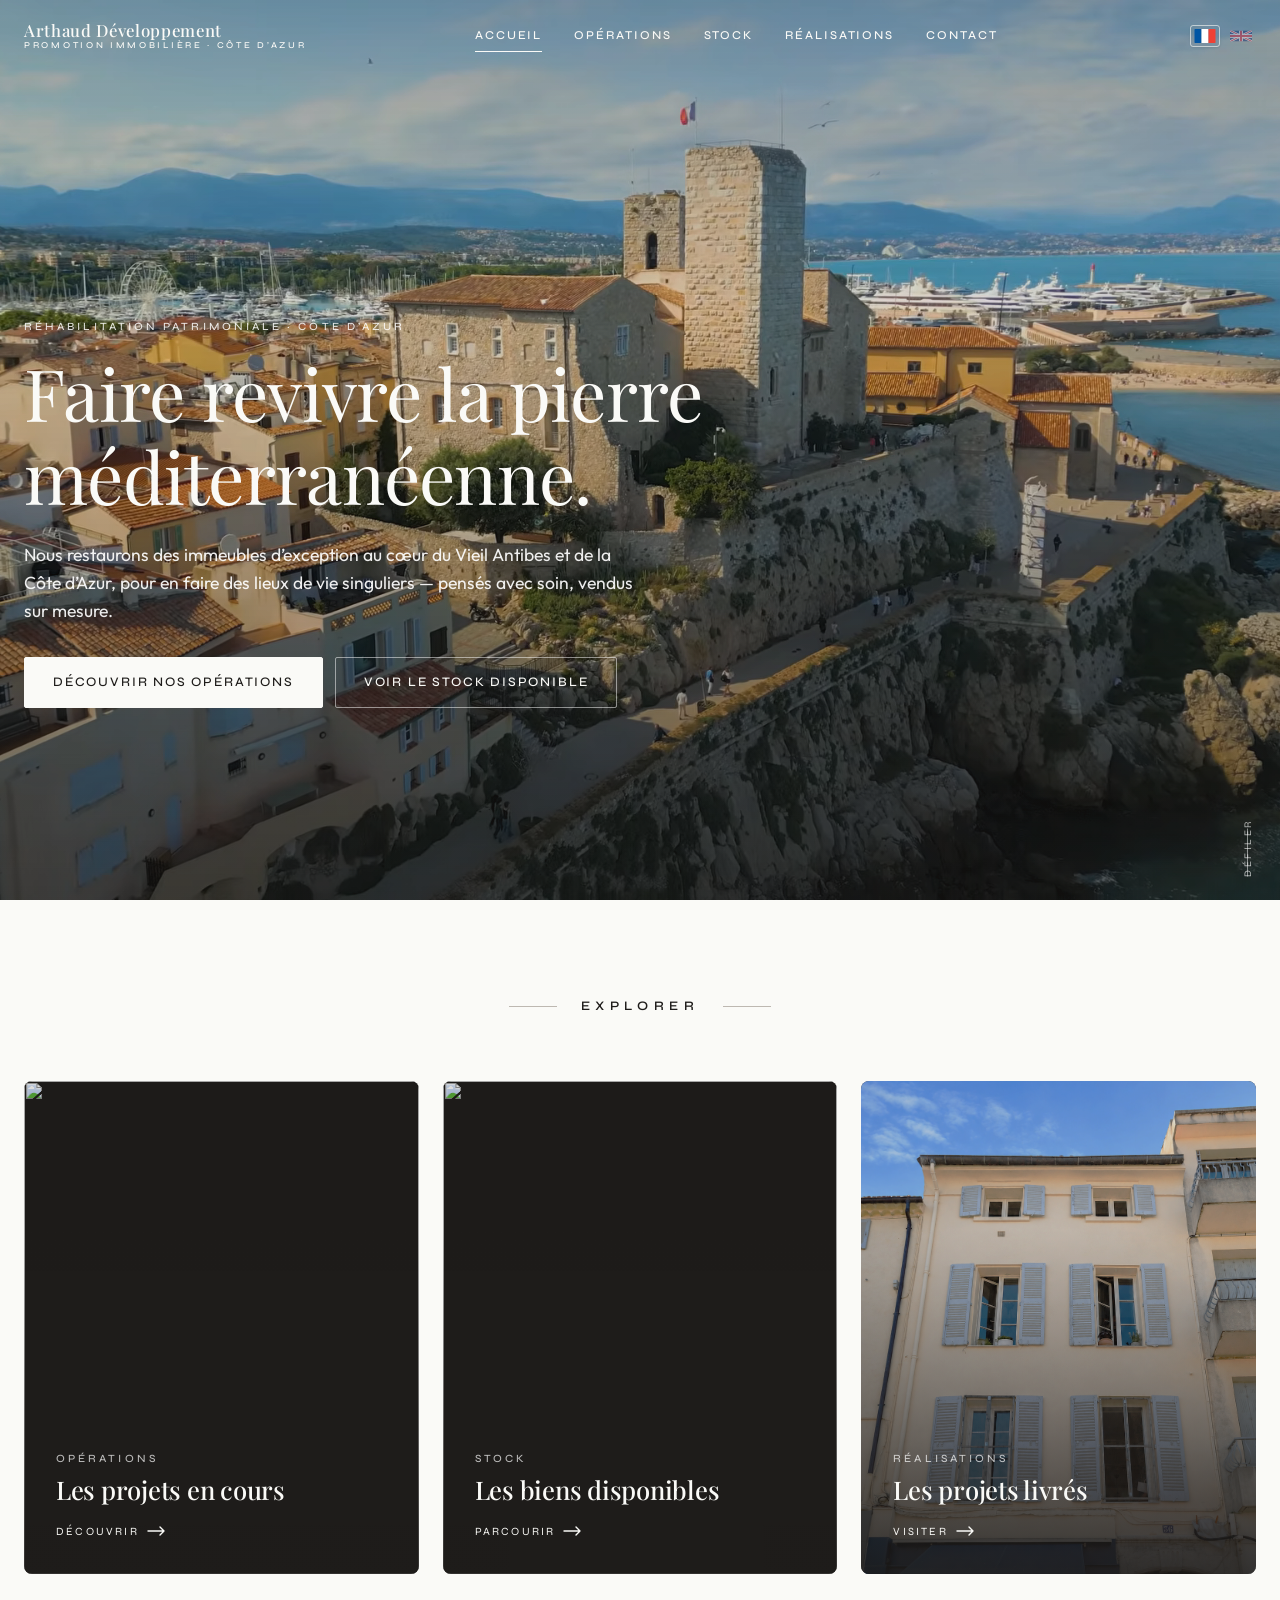
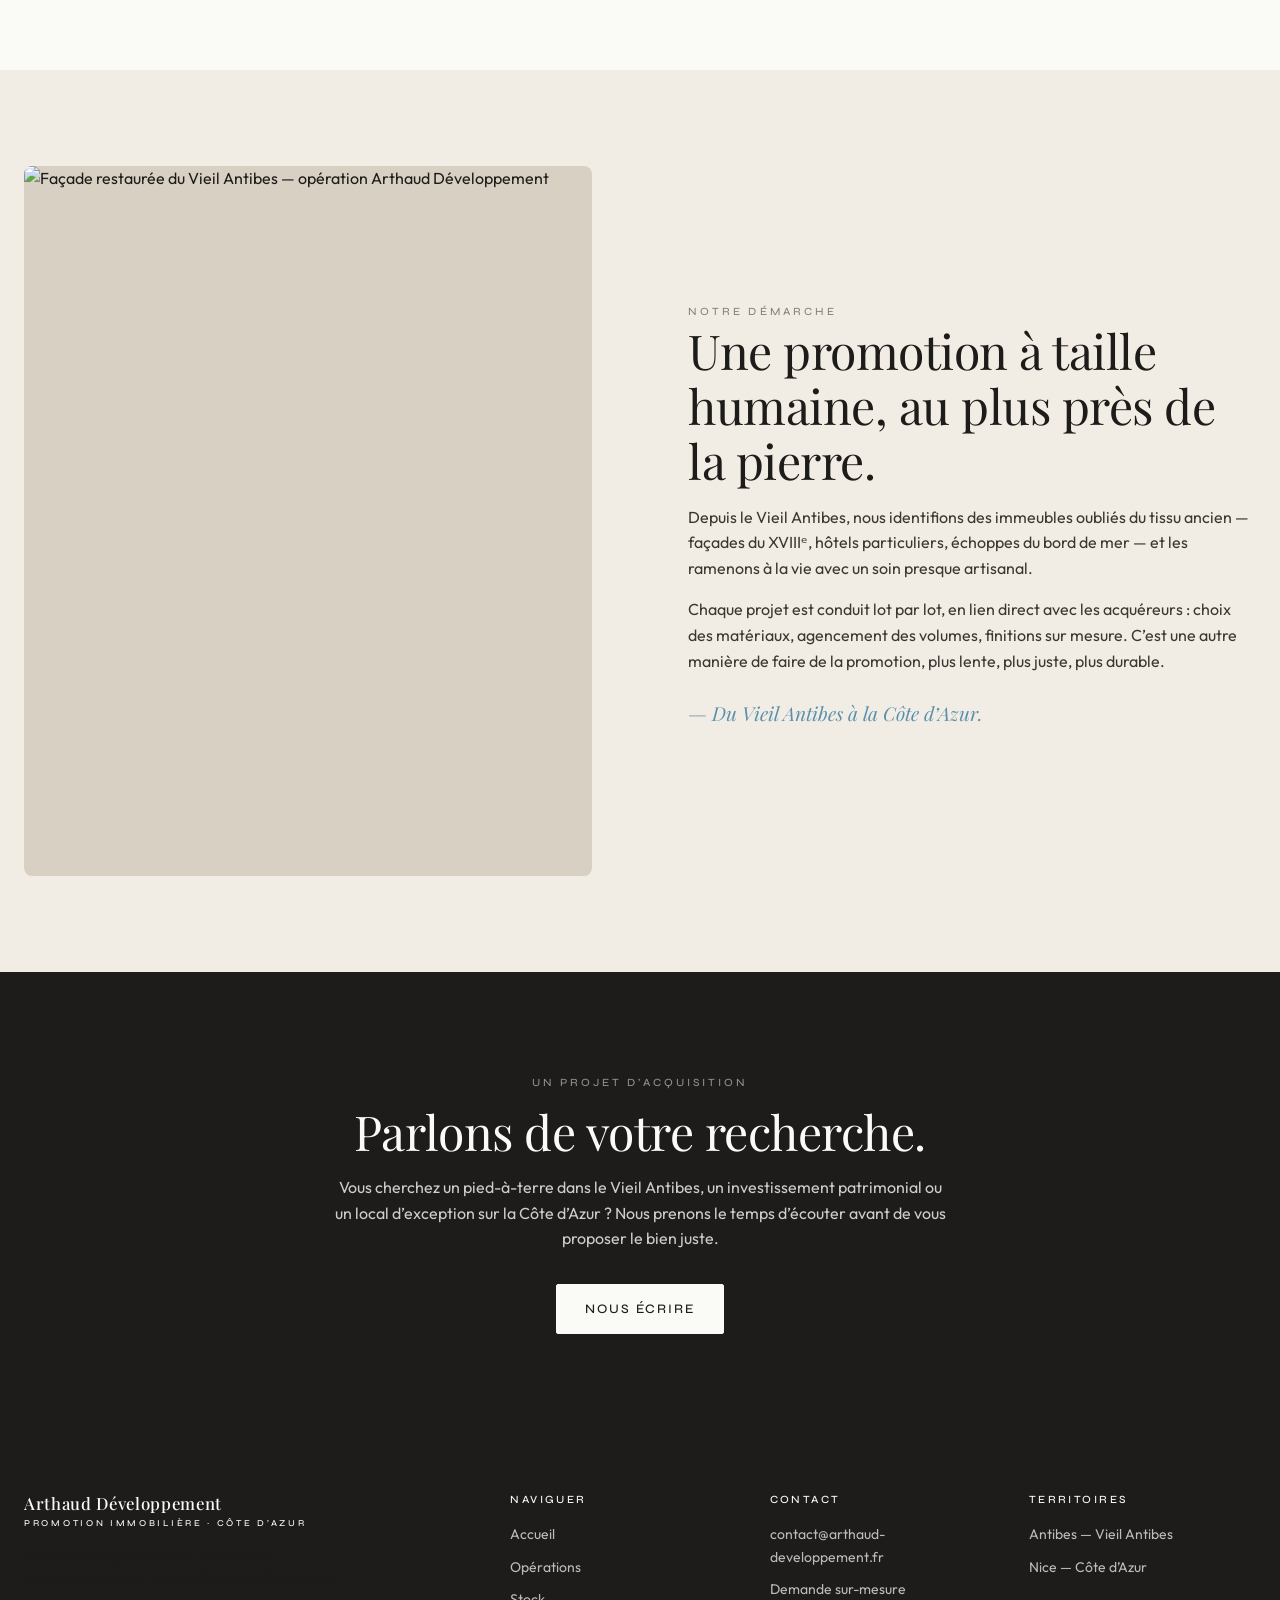
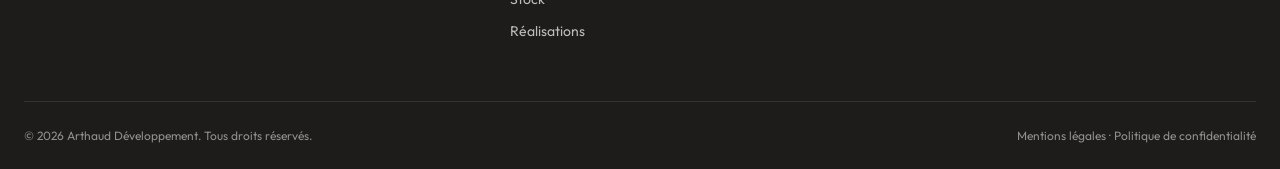
==== index.html @ 9076232c "Accueil: simplifie section explorer (eyebrow centré, filets latéraux)" ====
<!doctype html>
<html lang="fr">
<head>
  <meta charset="utf-8">
  <meta name="viewport" content="width=device-width, initial-scale=1">
  <title data-i18n-title="home.title">Arthaud Développement · Réhabilitation patrimoniale · Antibes & Nice</title>
  <meta name="description" content="Promotion immobilière sur la Côte d'Azur. Réhabilitation d'immeubles de caractère entre Antibes, Vieil Antibes et Nice. Découvrez nos opérations, biens disponibles et réalisations.">
  <meta name="theme-color" content="#FAFAF7">

  <link rel="preconnect" href="https://fonts.googleapis.com">
  <link rel="preconnect" href="https://fonts.gstatic.com" crossorigin>
  <link href="https://fonts.googleapis.com/css2?family=Playfair+Display:wght@400;500;600&family=Syne:wght@400;500;600;700&family=Outfit:wght@300;400;500;600&display=swap" rel="stylesheet">
  <link rel="stylesheet" href="style.css">
</head>
<body>

  <header id="site-header" class="header header--transparent">
    <div class="container header__inner">
      <a href="index.html" class="logo" aria-label="Arthaud Développement — accueil">
        Arthaud Développement
        <small data-i18n="logo.tagline">Promotion immobilière · Côte d'Azur</small>
      </a>
      <button id="menu-toggle" class="menu-toggle" data-i18n-aria="menu.open" aria-label="Ouvrir le menu" aria-expanded="false" aria-controls="main-nav">
        <span></span><span></span><span></span>
      </button>
      <nav id="main-nav" class="nav" aria-label="Navigation principale">
        <a href="index.html" class="active" data-i18n="nav.home">Accueil</a>
        <a href="operations.html" data-i18n="nav.operations">Opérations</a>
        <a href="stock.html" data-i18n="nav.stock">Stock</a>
        <a href="realisations.html" data-i18n="nav.realisations">Réalisations</a>
        <a href="contact.html" data-i18n="nav.contact">Contact</a>
      </nav>
    </div>
  </header>

  <main>

    <section class="hero" aria-label="Présentation Arthaud Développement">
      <div class="hero__media" aria-hidden="true">
        <img src="assets/img/sade/render.png" alt="" class="is-active">
        <video src="assets/videos/hero-1.mp4" muted playsinline preload="auto"></video>
        <video src="assets/videos/hero-2.mp4" muted playsinline preload="auto"></video>
        <video src="assets/videos/hero-3.mp4" muted playsinline preload="auto"></video>
      </div>

      <div class="container hero__inner">
        <span class="eyebrow" data-i18n="home.hero.eyebrow">Réhabilitation patrimoniale · Côte d'Azur</span>
        <h1 data-i18n="home.hero.h1">Faire revivre la pierre méditerranéenne.</h1>
        <p data-i18n="home.hero.p">Nous restaurons des immeubles d'exception au cœur du Vieil Antibes et de la Côte d'Azur, pour en faire des lieux de vie singuliers — pensés avec soin, vendus sur mesure.</p>
        <div class="hero__cta">
          <a href="operations.html" class="btn btn--light" data-i18n="home.hero.cta1">Découvrir nos opérations</a>
          <a href="stock.html" class="btn btn--ghost" data-i18n="home.hero.cta2">Voir le stock disponible</a>
        </div>
      </div>

      <span class="hero__scroll" data-i18n="home.hero.scroll">Défiler</span>
    </section>

    <section class="tiles">
      <div class="container">
        <div class="section-head section-head--minimal reveal">
          <span class="eyebrow" data-i18n="home.tiles.eyebrow">Explorer</span>
        </div>

        <div class="tiles__grid">

          <a href="operations.html" class="tile reveal" aria-label="Découvrir les opérations en cours">
            <img src="assets/img/sade/render.png" alt="" class="tile__img" loading="lazy">
            <div class="tile__body">
              <span class="eyebrow" data-i18n="home.tile1.eb">Opérations</span>
              <h3 data-i18n="home.tile1.h3">Les projets en cours</h3>
              <span class="tile__arrow">
                <span data-i18n="home.tile1.cta">Découvrir</span>
                <svg width="18" height="10" viewBox="0 0 18 10" fill="none" aria-hidden="true"><path d="M1 5h16m0 0L13 1m4 4l-4 4" stroke="currentColor" stroke-width="1.4" stroke-linecap="round" stroke-linejoin="round"/></svg>
              </span>
            </div>
          </a>

          <a href="stock.html" class="tile reveal" aria-label="Voir les biens disponibles à la vente">
            <img src="assets/img/sade/facade.jpg" alt="" class="tile__img" loading="lazy">
            <div class="tile__body">
              <span class="eyebrow" data-i18n="home.tile2.eb">Stock</span>
              <h3 data-i18n="home.tile2.h3">Les biens disponibles</h3>
              <span class="tile__arrow">
                <span data-i18n="home.tile2.cta">Parcourir</span>
                <svg width="18" height="10" viewBox="0 0 18 10" fill="none" aria-hidden="true"><path d="M1 5h16m0 0L13 1m4 4l-4 4" stroke="currentColor" stroke-width="1.4" stroke-linecap="round" stroke-linejoin="round"/></svg>
              </span>
            </div>
          </a>

          <a href="realisations.html" class="tile reveal" aria-label="Voir les réalisations livrées">
            <img src="assets/img/realisations/republique/photo-1.png" alt="" class="tile__img" loading="lazy">
            <div class="tile__body">
              <span class="eyebrow" data-i18n="home.tile3.eb">Réalisations</span>
              <h3 data-i18n="home.tile3.h3">Les projets livrés</h3>
              <span class="tile__arrow">
                <span data-i18n="home.tile3.cta">Visiter</span>
                <svg width="18" height="10" viewBox="0 0 18 10" fill="none" aria-hidden="true"><path d="M1 5h16m0 0L13 1m4 4l-4 4" stroke="currentColor" stroke-width="1.4" stroke-linecap="round" stroke-linejoin="round"/></svg>
              </span>
            </div>
          </a>

        </div>
      </div>
    </section>

    <section class="about-band" aria-label="À propos d'Arthaud Développement">
      <div class="container">
        <div class="about-band__grid">

          <div class="about-band__img reveal">
            <img src="assets/img/sade/facade.jpg" alt="Façade restaurée du Vieil Antibes — opération Arthaud Développement" loading="lazy">
          </div>

          <div class="about-band__text reveal">
            <span class="eyebrow" data-i18n="home.about.eb">Notre démarche</span>
            <h2 data-i18n="home.about.h2">Une promotion à taille humaine, au plus près de la pierre.</h2>
            <p data-i18n="home.about.p1">Depuis le Vieil Antibes, nous identifions des immeubles oubliés du tissu ancien — façades du XVIIIᵉ, hôtels particuliers, échoppes du bord de mer — et les ramenons à la vie avec un soin presque artisanal.</p>
            <p data-i18n="home.about.p2">Chaque projet est conduit lot par lot, en lien direct avec les acquéreurs : choix des matériaux, agencement des volumes, finitions sur mesure. C'est une autre manière de faire de la promotion, plus lente, plus juste, plus durable.</p>
            <p class="signature" data-i18n="home.about.sig">— Du Vieil Antibes à la Côte d'Azur.</p>
          </div>

        </div>
      </div>
    </section>

    <section class="contact-band">
      <div class="container container--narrow">
        <span class="eyebrow reveal" data-i18n="home.cb.eb">Un projet d'acquisition</span>
        <h2 class="reveal" data-i18n="home.cb.h2">Parlons de votre recherche.</h2>
        <p class="reveal" data-i18n="home.cb.p">Vous cherchez un pied-à-terre dans le Vieil Antibes, un investissement patrimonial ou un local d'exception sur la Côte d'Azur ? Nous prenons le temps d'écouter avant de vous proposer le bien juste.</p>
        <a href="contact.html" class="btn btn--light reveal" data-i18n="home.cb.cta">Nous écrire</a>
      </div>
    </section>

  </main>

  <footer class="footer">
    <div class="container">
      <div class="footer__grid">
        <div class="footer__intro">
          <span class="logo">Arthaud Développement<small data-i18n="logo.tagline">Promotion immobilière · Côte d'Azur</small></span>
          <p data-i18n="footer.intro">Réhabilitation patrimoniale d'immeubles d'exception entre le Vieil Antibes et la Côte d'Azur.</p>
        </div>
        <div>
          <h4 data-i18n="footer.navigate">Naviguer</h4>
          <ul>
            <li><a href="index.html" data-i18n="nav.home">Accueil</a></li>
            <li><a href="operations.html" data-i18n="nav.operations">Opérations</a></li>
            <li><a href="stock.html" data-i18n="nav.stock">Stock</a></li>
            <li><a href="realisations.html" data-i18n="nav.realisations">Réalisations</a></li>
          </ul>
        </div>
        <div>
          <h4 data-i18n="footer.contact">Contact</h4>
          <ul>
            <li><a href="mailto:contact@arthaud-developpement.fr">contact@arthaud-developpement.fr</a></li>
            <li><a href="contact.html" data-i18n="footer.tailored">Demande sur-mesure</a></li>
          </ul>
        </div>
        <div>
          <h4 data-i18n="footer.territories">Territoires</h4>
          <ul>
            <li data-i18n="footer.t1">Antibes — Vieil Antibes</li>
            <li data-i18n="footer.t2">Nice — Côte d'Azur</li>
          </ul>
        </div>
      </div>
      <div class="footer__bottom">
        <span data-i18n="footer.copy">© 2026 Arthaud Développement. Tous droits réservés.</span>
        <span data-i18n="footer.legal">Mentions légales · Politique de confidentialité</span>
      </div>
    </div>
  </footer>

  <script src="i18n.js" defer></script>
  <script src="main.js" defer></script>
</body>
</html>
---- style.css ----
/* ===========================================================
   ARTHAUD DÉVELOPPEMENT — style.css  ·  V3 « Méditerranée vivante »
   =========================================================== */

/* ---------- 0. RESET / TOKENS ---------- */
*, *::before, *::after { box-sizing: border-box; margin: 0; padding: 0; }

:root {
  /* Palette */
  --c-bg:        #FAFAF7;
  --c-bg-warm:   #F2EDE4;
  --c-sand:      #D9D0C4;
  --c-stone:     #8C8378;
  --c-sky:       #7BAEC8;
  --c-sky-deep:  #5A90AE;
  --c-ink:       #1E1C1A;

  /* Typo */
  --ff-display: "Playfair Display", "Spectral", Georgia, serif;
  --ff-label:   "Syne", "Inter", system-ui, sans-serif;
  --ff-body:    "Outfit", "Inter", system-ui, sans-serif;

  /* Échelle */
  --space-1:  4px;
  --space-2:  8px;
  --space-3: 12px;
  --space-4: 16px;
  --space-5: 24px;
  --space-6: 32px;
  --space-7: 48px;
  --space-8: 64px;
  --space-9: 96px;

  --radius:    8px;
  --radius-lg: 14px;

  --shadow-sm: 0 1px 2px rgba(30,28,26,.04), 0 2px 8px rgba(30,28,26,.06);
  --shadow:    0 4px 16px rgba(30,28,26,.08), 0 24px 48px -16px rgba(30,28,26,.14);

  --max: 1280px;
  --max-narrow: 880px;

  --transition: 280ms cubic-bezier(.4,0,.2,1);
}

html { scroll-behavior: smooth; -webkit-text-size-adjust: 100%; }
body {
  font-family: var(--ff-body);
  font-size: 16px;
  line-height: 1.6;
  color: var(--c-ink);
  background: var(--c-bg);
  -webkit-font-smoothing: antialiased;
  -moz-osx-font-smoothing: grayscale;
  overflow-x: hidden;
}

img, video { display: block; max-width: 100%; height: auto; }
a { color: inherit; text-decoration: none; }

::selection { background: var(--c-sky); color: #fff; }

:focus-visible {
  outline: 2px solid var(--c-sky-deep);
  outline-offset: 3px;
  border-radius: 2px;
}

button { font: inherit; cursor: pointer; background: none; border: 0; color: inherit; }

/* ---------- 1. TYPOGRAPHIE ---------- */
.eyebrow {
  font-family: var(--ff-label);
  font-size: 11px;
  letter-spacing: .28em;
  text-transform: uppercase;
  color: var(--c-stone);
  font-weight: 500;
  display: inline-block;
}

h1, h2, h3, h4 {
  font-family: var(--ff-display);
  font-weight: 500;
  letter-spacing: -.01em;
  line-height: 1.15;
  color: var(--c-ink);
}

h1 { font-size: clamp(2.5rem, 6vw, 4.5rem); font-weight: 400; }
h2 { font-size: clamp(2rem, 4vw, 3rem); font-weight: 400; }
h3 { font-size: clamp(1.35rem, 2vw, 1.75rem); }
h4 { font-size: 1.15rem; font-weight: 500; }

p { color: var(--c-ink); }
p.lead { font-size: 1.18rem; line-height: 1.65; color: #3A3833; max-width: 60ch; }

/* ---------- 2. CONTAINER ---------- */
.container {
  width: 100%;
  max-width: var(--max);
  margin: 0 auto;
  padding: 0 var(--space-5);
}
.container--narrow { max-width: var(--max-narrow); }

section { padding: var(--space-9) 0; }
@media (max-width: 768px) { section { padding: var(--space-8) 0; } }

.section-head { margin-bottom: var(--space-7); }
.section-head .eyebrow { margin-bottom: var(--space-3); }
.section-head h2 { margin-bottom: var(--space-3); }
.section-head p { color: #3A3833; max-width: 60ch; }

/* Variante "minimal" : un seul eyebrow affirmé, encadré de filets, centré */
.section-head--minimal {
  text-align: center;
  margin-bottom: var(--space-8);
  display: flex;
  flex-direction: column;
  align-items: center;
  gap: var(--space-4);
}
.section-head--minimal .eyebrow {
  margin-bottom: 0;
  font-size: 13px;
  letter-spacing: .42em;
  color: var(--c-ink);
  font-weight: 600;
  position: relative;
  padding: 0 var(--space-5);
}
.section-head--minimal .eyebrow::before,
.section-head--minimal .eyebrow::after {
  content: "";
  position: absolute;
  top: 50%;
  width: 48px;
  height: 1px;
  background: var(--c-stone);
  opacity: .55;
}
.section-head--minimal .eyebrow::before { right: 100%; }
.section-head--minimal .eyebrow::after  { left: 100%; }
@media (max-width: 540px) {
  .section-head--minimal .eyebrow::before,
  .section-head--minimal .eyebrow::after { width: 28px; }
}

/* ---------- 3. BOUTONS ---------- */
.btn {
  display: inline-flex;
  align-items: center;
  justify-content: center;
  gap: var(--space-2);
  padding: 14px 28px;
  font-family: var(--ff-label);
  font-size: 13px;
  letter-spacing: .14em;
  text-transform: uppercase;
  font-weight: 500;
  border-radius: 2px;
  transition: var(--transition);
  cursor: pointer;
  text-align: center;
  border: 1px solid transparent;
  white-space: nowrap;
}
.btn--primary { background: var(--c-ink); color: var(--c-bg); }
.btn--primary:hover { background: var(--c-sky-deep); }

.btn--outline { background: transparent; color: var(--c-ink); border-color: var(--c-ink); }
.btn--outline:hover { background: var(--c-ink); color: var(--c-bg); }

.btn--light { background: var(--c-bg); color: var(--c-ink); border-color: var(--c-bg); }
.btn--light:hover { background: var(--c-sky); color: var(--c-bg); border-color: var(--c-sky); }

.btn--ghost { background: transparent; color: var(--c-bg); border-color: rgba(255,255,255,.5); }
.btn--ghost:hover { background: rgba(255,255,255,.1); border-color: #fff; }

.btn--sm { padding: 10px 18px; font-size: 11px; }

/* ---------- 4. HEADER ---------- */
.header {
  position: fixed;
  top: 0; left: 0; right: 0;
  z-index: 100;
  transition: var(--transition);
  background: transparent;
}
.header.scrolled,
.header--solid {
  background: rgba(250, 250, 247, 0.92);
  backdrop-filter: saturate(140%) blur(14px);
  -webkit-backdrop-filter: saturate(140%) blur(14px);
  border-bottom: 1px solid rgba(30, 28, 26, .06);
}

.header__inner {
  display: flex;
  align-items: center;
  justify-content: space-between;
  height: 72px;
}

.logo {
  font-family: var(--ff-display);
  font-size: 1.05rem;
  font-weight: 500;
  letter-spacing: .04em;
  color: var(--c-ink);
  line-height: 1.1;
}
.logo small {
  display: block;
  font-family: var(--ff-label);
  font-size: 9px;
  letter-spacing: .3em;
  text-transform: uppercase;
  color: var(--c-stone);
  margin-top: 2px;
  font-weight: 500;
}
.header--transparent:not(.scrolled) .logo,
.header--transparent:not(.scrolled) .logo small,
.header--transparent:not(.scrolled) .nav a { color: var(--c-bg); }

.nav {
  display: flex;
  align-items: center;
  gap: var(--space-6);
}
.nav a {
  font-family: var(--ff-label);
  font-size: 12px;
  letter-spacing: .16em;
  text-transform: uppercase;
  color: var(--c-ink);
  font-weight: 500;
  position: relative;
  padding: var(--space-2) 0;
  transition: var(--transition);
}
.nav a::after {
  content: "";
  position: absolute;
  left: 0; right: 0; bottom: 2px;
  height: 1px;
  background: currentColor;
  transform: scaleX(0);
  transform-origin: left;
  transition: var(--transition);
}
.nav a:hover::after,
.nav a.active::after { transform: scaleX(1); }

.menu-toggle {
  display: none;
  width: 32px;
  height: 32px;
  flex-direction: column;
  justify-content: center;
  align-items: center;
  gap: 5px;
}
.menu-toggle span {
  display: block;
  width: 22px;
  height: 1.5px;
  background: var(--c-ink);
  transition: var(--transition);
}
.header--transparent:not(.scrolled) .menu-toggle span { background: var(--c-bg); }
.menu-toggle.open span:nth-child(1) { transform: translateY(7px) rotate(45deg); }
.menu-toggle.open span:nth-child(2) { opacity: 0; }
.menu-toggle.open span:nth-child(3) { transform: translateY(-7px) rotate(-45deg); }

@media (max-width: 880px) {
  .menu-toggle { display: flex; }
  .nav {
    position: fixed;
    inset: 72px 0 0 0;
    background: var(--c-bg);
    flex-direction: column;
    justify-content: center;
    gap: var(--space-6);
    transform: translateX(100%);
    transition: var(--transition);
  }
  .nav.open { transform: translateX(0); }
  .nav a { font-size: 16px; color: var(--c-ink) !important; }
}

/* ---------- 5. HERO VIDEO (index) ---------- */
.hero {
  position: relative;
  height: 100vh;
  min-height: 640px;
  overflow: hidden;
  color: var(--c-bg);
}
.hero__media {
  position: absolute;
  inset: 0;
  z-index: 0;
  background: var(--c-bg);
}
.hero__media img,
.hero__media video {
  position: absolute;
  inset: 0;
  width: 100%;
  height: 100%;
  object-fit: cover;
  object-position: center;
  opacity: 0;
  transition: opacity 250ms ease;
}
.hero__media .is-active { opacity: 1; }

/* Sur mobile portrait : la vidéo occupe les 2/3 supérieurs en cover (pleine
   largeur, sans bandes latérales), avec une fine bande crème en haut pour
   laisser respirer le logo "Arthaud Développement". Le 1/3 inférieur reste
   crème pour accueillir le texte hero en typo sombre. */
@media (max-width: 768px) and (orientation: portrait) {
  .hero {
    background: var(--c-bg);
  }
  .hero__media {
    /* 72px = hauteur du header, la vidéo démarre juste en-dessous */
    inset: 72px 0 auto 0;
    height: calc(66.66% - 72px);
  }
  /* Sur cette bande claire, le logo doit être sombre */
  .header--transparent:not(.scrolled) .logo,
  .header--transparent:not(.scrolled) .logo small,
  .header--transparent:not(.scrolled) .nav a {
    color: var(--c-ink);
  }
  .header--transparent:not(.scrolled) .menu-toggle span {
    background: var(--c-ink);
  }
  .hero__media img,
  .hero__media video {
    object-fit: cover;
    transform: none;
  }
  /* L'overlay sombre est limité à la zone vidéo (sous la bande du logo) */
  .hero::after {
    inset: 72px 0 33.34% 0;
    background: linear-gradient(180deg,
      rgba(30,28,26,.15) 0%,
      rgba(30,28,26,.05) 40%,
      rgba(30,28,26,.55) 100%);
  }
  /* Texte hero sur le 1/3 crème : passe en sombre */
  .hero h1,
  .hero p,
  .hero .eyebrow {
    color: var(--c-ink);
  }
  .hero .eyebrow { opacity: .75; }
  .hero p        { opacity: .85; }
  /* Le bouton "ghost" était blanc transparent sur fond sombre → adapté pour fond clair */
  .hero .btn--ghost {
    color: var(--c-ink);
    border-color: var(--c-ink);
  }
  .hero .btn--light {
    background: var(--c-ink);
    color: var(--c-bg);
    border-color: var(--c-ink);
  }
  /* Le texte hero démarre juste sous la vidéo */
  .hero__inner {
    justify-content: flex-start;
    padding-top: calc(66.66vh + var(--space-5));
    padding-bottom: var(--space-6);
  }
}
.hero::after {
  content: "";
  position: absolute;
  inset: 0;
  background: linear-gradient(180deg,
    rgba(30,28,26,.35) 0%,
    rgba(30,28,26,.15) 35%,
    rgba(30,28,26,.55) 100%);
  z-index: 1;
  pointer-events: none;
}
.hero__inner {
  position: relative;
  z-index: 2;
  height: 100%;
  display: flex;
  flex-direction: column;
  justify-content: flex-end;
  padding-bottom: var(--space-9);
}
.hero .eyebrow {
  color: rgba(255,255,255,.85);
  margin-bottom: var(--space-4);
}
.hero h1 {
  color: var(--c-bg);
  max-width: 18ch;
  margin-bottom: var(--space-5);
}
.hero p {
  color: rgba(255,255,255,.92);
  font-size: 1.1rem;
  max-width: 52ch;
  margin-bottom: var(--space-6);
}
.hero__cta { display: flex; gap: var(--space-3); flex-wrap: wrap; }

.hero__scroll {
  position: absolute;
  bottom: var(--space-5);
  right: var(--space-5);
  z-index: 3;
  font-family: var(--ff-label);
  font-size: 10px;
  letter-spacing: .25em;
  text-transform: uppercase;
  color: rgba(255,255,255,.7);
  writing-mode: vertical-rl;
  transform: rotate(180deg);
  padding-bottom: 60px;
}
.hero__scroll::after {
  content: "";
  position: absolute;
  top: 0; left: 50%;
  width: 1px;
  height: 48px;
  background: rgba(255,255,255,.5);
  animation: scroll-dash 2.4s ease-in-out infinite;
}
@keyframes scroll-dash {
  0%   { transform: scaleY(0); transform-origin: top; }
  50%  { transform: scaleY(1); transform-origin: top; }
  51%  { transform: scaleY(1); transform-origin: bottom; }
  100% { transform: scaleY(0); transform-origin: bottom; }
}
@media (max-width: 768px) { .hero__scroll { display: none; } }

/* Page hero (autres pages) */
.page-hero {
  position: relative;
  padding-top: 168px;
  padding-bottom: var(--space-8);
  background: var(--c-bg-warm);
  border-bottom: 1px solid var(--c-sand);
}
.page-hero .eyebrow { margin-bottom: var(--space-3); }
.page-hero h1 {
  font-size: clamp(2.25rem, 4.5vw, 3.5rem);
  margin-bottom: var(--space-4);
  max-width: 22ch;
}
.page-hero p { max-width: 60ch; color: #3A3833; font-size: 1.08rem; }

/* ---------- 6. INDEX — TILES ---------- */
.tiles { background: var(--c-bg); }
.tiles__grid {
  display: grid;
  grid-template-columns: repeat(3, 1fr);
  gap: var(--space-5);
}
@media (max-width: 880px) { .tiles__grid { grid-template-columns: 1fr; } }

.tile {
  position: relative;
  display: block;
  overflow: hidden;
  border-radius: var(--radius);
  background: var(--c-ink);
  aspect-ratio: 4/5;
  color: var(--c-bg);
}
.tile__img {
  position: absolute;
  inset: 0;
  width: 100%;
  height: 100%;
  object-fit: cover;
  transition: transform 1.2s ease, opacity .6s ease;
  opacity: .85;
}
.tile:hover .tile__img { transform: scale(1.06); opacity: .7; }
.tile::after {
  content: "";
  position: absolute;
  inset: 0;
  background: linear-gradient(180deg, rgba(30,28,26,0) 30%, rgba(30,28,26,.85) 100%);
  z-index: 1;
}
.tile__body {
  position: absolute;
  inset: auto 0 0 0;
  z-index: 2;
  padding: var(--space-6);
}
.tile__body .eyebrow { color: rgba(255,255,255,.7); margin-bottom: var(--space-2); }
.tile__body h3 { color: var(--c-bg); margin-bottom: var(--space-3); }
.tile__arrow {
  display: inline-flex;
  align-items: center;
  gap: var(--space-2);
  font-family: var(--ff-label);
  font-size: 11px;
  letter-spacing: .2em;
  text-transform: uppercase;
}
.tile__arrow svg { transition: transform var(--transition); }
.tile:hover .tile__arrow svg { transform: translateX(6px); }

/* ---------- 7. INDEX — ABOUT BAND ---------- */
.about-band { background: var(--c-bg-warm); }
.about-band__grid {
  display: grid;
  grid-template-columns: 1fr 1fr;
  gap: var(--space-9);
  align-items: center;
}
@media (max-width: 880px) { .about-band__grid { grid-template-columns: 1fr; gap: var(--space-7); } }

.about-band__img {
  aspect-ratio: 4/5;
  background: var(--c-sand);
  overflow: hidden;
  border-radius: var(--radius);
}
.about-band__img img { width: 100%; height: 100%; object-fit: cover; }
.about-band h2 { margin-bottom: var(--space-4); }
.about-band p { margin-bottom: var(--space-4); color: #3A3833; }
.about-band .signature {
  font-family: var(--ff-display);
  font-style: italic;
  font-size: 1.2rem;
  color: var(--c-sky-deep);
  margin-top: var(--space-5);
}

/* ---------- 8. CTA BAND ---------- */
.contact-band {
  background: var(--c-ink);
  color: var(--c-bg);
  text-align: center;
}
.contact-band h2 { color: var(--c-bg); margin-bottom: var(--space-4); max-width: 24ch; margin-inline: auto; }
.contact-band .eyebrow { color: rgba(255,255,255,.5); margin-bottom: var(--space-3); }
.contact-band p {
  color: rgba(255,255,255,.78);
  max-width: 56ch;
  margin: 0 auto var(--space-6);
}

/* ---------- 9. OPERATIONS PAGE ---------- */
.op-list { background: var(--c-bg); padding-top: var(--space-7); padding-bottom: var(--space-9); }
.op-block {
  padding: var(--space-8) 0;
  border-bottom: 1px solid var(--c-sand);
}
.op-block:last-child { border-bottom: 0; }
.op-row {
  display: grid;
  grid-template-columns: 1fr 1fr;
  gap: var(--space-8);
  align-items: center;
}
.op-block:nth-child(even) .op-row__media { order: 2; }

@media (max-width: 880px) {
  .op-row { grid-template-columns: 1fr; gap: var(--space-5); }
  .op-block { padding: var(--space-7) 0; }
  .op-block:nth-child(even) .op-row__media { order: 0; }
}

/* Gallery strip — défilement horizontal */
.gallery-strip {
  display: flex;
  gap: var(--space-3);
  overflow-x: auto;
  overflow-y: hidden;
  scroll-snap-type: x mandatory;
  margin-top: var(--space-6);
  padding-bottom: var(--space-3);
  scrollbar-width: thin;
  scrollbar-color: var(--c-sand) transparent;
  -webkit-overflow-scrolling: touch;
}
.gallery-strip::-webkit-scrollbar { height: 6px; }
.gallery-strip::-webkit-scrollbar-track { background: transparent; }
.gallery-strip::-webkit-scrollbar-thumb { background: var(--c-sand); border-radius: 999px; }
.gallery-strip::-webkit-scrollbar-thumb:hover { background: var(--c-stone); }

.gallery-strip__item {
  flex: 0 0 auto;
  width: 320px;
  aspect-ratio: 4/3;
  border-radius: var(--radius);
  overflow: hidden;
  background: var(--c-bg-warm);
  scroll-snap-align: start;
  position: relative;
}
.gallery-strip__item img {
  width: 100%; height: 100%;
  object-fit: cover;
  transition: transform var(--transition);
  cursor: zoom-in;
}
.gallery-strip__item:hover img { transform: scale(1.05); }

/* ---------- LIGHTBOX ---------- */
.lightbox {
  position: fixed;
  inset: 0;
  z-index: 1000;
  background: rgba(15, 13, 11, 0.94);
  display: flex;
  align-items: center;
  justify-content: center;
  opacity: 0;
  visibility: hidden;
  transition: opacity 280ms ease, visibility 280ms ease;
  -webkit-backdrop-filter: blur(8px);
  backdrop-filter: blur(8px);
}
.lightbox.is-open {
  opacity: 1;
  visibility: visible;
}
.lightbox__stage {
  position: relative;
  max-width: 92vw;
  max-height: 88vh;
  display: flex;
  align-items: center;
  justify-content: center;
}
.lightbox__img {
  max-width: 92vw;
  max-height: 88vh;
  width: auto;
  height: auto;
  object-fit: contain;
  border-radius: var(--radius);
  box-shadow: 0 30px 80px rgba(0,0,0,.5);
  background: var(--c-ink);
  transition: opacity 200ms ease;
  cursor: zoom-out;
}
.lightbox__img.is-loading { opacity: 0; }

.lightbox__close,
.lightbox__nav {
  position: absolute;
  z-index: 2;
  width: 48px;
  height: 48px;
  border-radius: 50%;
  background: rgba(255,255,255,.08);
  border: 1px solid rgba(255,255,255,.18);
  color: var(--c-bg);
  display: flex;
  align-items: center;
  justify-content: center;
  cursor: pointer;
  transition: background var(--transition), transform var(--transition);
  backdrop-filter: blur(6px);
  -webkit-backdrop-filter: blur(6px);
}
.lightbox__close:hover,
.lightbox__nav:hover {
  background: rgba(255,255,255,.18);
}

.lightbox__close {
  top: 24px;
  right: 24px;
}

.lightbox__nav { top: 50%; transform: translateY(-50%); }
.lightbox__nav--prev { left: 24px; }
.lightbox__nav--next { right: 24px; }
.lightbox__nav--prev:hover { transform: translateY(-50%) translateX(-3px); }
.lightbox__nav--next:hover { transform: translateY(-50%) translateX(3px); }
.lightbox__nav[disabled] { opacity: .25; cursor: not-allowed; pointer-events: none; }

.lightbox__counter {
  position: absolute;
  top: 28px;
  left: 28px;
  z-index: 2;
  font-family: var(--ff-label);
  font-size: 12px;
  letter-spacing: .2em;
  text-transform: uppercase;
  color: rgba(255,255,255,.7);
  padding: 8px 14px;
  background: rgba(255,255,255,.06);
  border: 1px solid rgba(255,255,255,.12);
  border-radius: 999px;
  backdrop-filter: blur(6px);
  -webkit-backdrop-filter: blur(6px);
}

.lightbox__caption {
  position: absolute;
  bottom: 24px;
  left: 50%;
  transform: translateX(-50%);
  z-index: 2;
  max-width: 80vw;
  text-align: center;
  font-family: var(--ff-label);
  font-size: 12px;
  letter-spacing: .12em;
  color: rgba(255,255,255,.85);
  padding: 10px 18px;
  background: rgba(0,0,0,.35);
  border-radius: 4px;
  backdrop-filter: blur(6px);
  -webkit-backdrop-filter: blur(6px);
}

@media (max-width: 640px) {
  .lightbox__close { top: 12px; right: 12px; width: 42px; height: 42px; }
  .lightbox__nav   { width: 42px; height: 42px; }
  .lightbox__nav--prev { left: 8px; }
  .lightbox__nav--next { right: 8px; }
  .lightbox__counter   { top: 16px; left: 16px; font-size: 10px; padding: 6px 10px; }
  .lightbox__caption   { font-size: 10px; bottom: 14px; }
}

/* Empêche le scroll arrière-plan quand la lightbox est ouverte */
body.lightbox-open { overflow: hidden; }
@media (max-width: 768px) {
  .gallery-strip__item { width: 240px; }
}

.gallery-label {
  font-family: var(--ff-label);
  font-size: 10px;
  letter-spacing: .22em;
  text-transform: uppercase;
  color: var(--c-stone);
  margin-top: var(--space-7);
  margin-bottom: var(--space-2);
  display: flex;
  align-items: center;
  gap: var(--space-3);
}
.gallery-label::after {
  content: "";
  flex: 1;
  height: 1px;
  background: var(--c-sand);
}

.op-row__media {
  position: relative;
  aspect-ratio: 4/3;
  overflow: hidden;
  border-radius: var(--radius);
  background: var(--c-sand);
}
.op-row__media img {
  width: 100%; height: 100%;
  object-fit: cover;
  transition: transform 1.2s ease;
}
.op-row:hover .op-row__media img { transform: scale(1.04); }

.op-row__body .eyebrow { margin-bottom: var(--space-3); color: var(--c-sky-deep); }
.op-row__body h2 { margin-bottom: var(--space-2); }
.op-row__loc {
  font-family: var(--ff-label);
  font-size: 12px;
  letter-spacing: .14em;
  text-transform: uppercase;
  color: var(--c-stone);
  margin-bottom: var(--space-5);
  display: flex;
  align-items: center;
  gap: 8px;
}
.op-row__body p { color: #3A3833; margin-bottom: var(--space-5); }

.op-stats {
  display: grid;
  grid-template-columns: repeat(3, 1fr);
  gap: var(--space-4);
  padding: var(--space-5) 0;
  border-top: 1px solid var(--c-sand);
  border-bottom: 1px solid var(--c-sand);
  margin-bottom: var(--space-5);
}
.op-stat__label {
  font-family: var(--ff-label);
  font-size: 10px;
  letter-spacing: .2em;
  text-transform: uppercase;
  color: var(--c-stone);
  margin-bottom: 4px;
}
.op-stat__value {
  font-family: var(--ff-display);
  font-size: 1.3rem;
  color: var(--c-ink);
}

.op-badges { display: flex; flex-wrap: wrap; gap: var(--space-2); margin-bottom: var(--space-5); }
.badge {
  display: inline-block;
  padding: 5px 12px;
  font-family: var(--ff-label);
  font-size: 10px;
  letter-spacing: .15em;
  text-transform: uppercase;
  font-weight: 500;
  border-radius: 2px;
  background: var(--c-bg-warm);
  color: var(--c-ink);
  border: 1px solid var(--c-sand);
}
.badge--sky  { background: rgba(123,174,200,.16); color: var(--c-sky-deep); border-color: rgba(90,144,174,.3); }
.badge--ink  { background: var(--c-ink); color: var(--c-bg); border-color: var(--c-ink); }

.op-row__ctas { display: flex; flex-wrap: wrap; gap: var(--space-3); }

/* ---------- 10. STOCK PAGE — FILTERS ---------- */
.stock-filters {
  position: sticky;
  top: 72px;
  z-index: 50;
  background: rgba(250, 250, 247, .94);
  backdrop-filter: saturate(140%) blur(14px);
  -webkit-backdrop-filter: saturate(140%) blur(14px);
  border-bottom: 1px solid var(--c-sand);
  padding: var(--space-4) 0;
}
.stock-filters__inner {
  display: flex;
  flex-wrap: wrap;
  align-items: center;
  gap: var(--space-3);
}
.stock-filters__label {
  font-family: var(--ff-label);
  font-size: 11px;
  letter-spacing: .2em;
  text-transform: uppercase;
  color: var(--c-stone);
  margin-right: var(--space-3);
}
.filter-select {
  position: relative;
  flex: 1;
  min-width: 160px;
}
.filter-select select {
  appearance: none;
  -webkit-appearance: none;
  width: 100%;
  padding: 11px 38px 11px 14px;
  background: var(--c-bg);
  border: 1px solid var(--c-sand);
  border-radius: 2px;
  font-family: var(--ff-body);
  font-size: 14px;
  color: var(--c-ink);
  cursor: pointer;
  transition: var(--transition);
}
.filter-select select:hover { border-color: var(--c-sky-deep); }
.filter-select::after {
  content: "";
  position: absolute;
  right: 14px;
  top: 50%;
  width: 7px; height: 7px;
  border-right: 1.5px solid var(--c-stone);
  border-bottom: 1.5px solid var(--c-stone);
  transform: translateY(-65%) rotate(45deg);
  pointer-events: none;
}
.filter-reset {
  font-family: var(--ff-label);
  font-size: 11px;
  letter-spacing: .14em;
  text-transform: uppercase;
  color: var(--c-sky-deep);
  padding: 11px 14px;
  border: 0;
  background: transparent;
  text-decoration: underline;
  text-underline-offset: 4px;
}
@media (max-width: 768px) {
  .stock-filters__label { width: 100%; }
  .filter-select { min-width: calc(50% - var(--space-2)); flex: 0 0 calc(50% - var(--space-2)); }
}

.stock-count {
  font-family: var(--ff-label);
  font-size: 12px;
  letter-spacing: .14em;
  text-transform: uppercase;
  color: var(--c-stone);
  margin: var(--space-7) 0 var(--space-5);
}

/* Stock grid */
.stock-grid {
  display: grid;
  grid-template-columns: repeat(3, 1fr);
  gap: var(--space-5);
}
@media (max-width: 1024px) { .stock-grid { grid-template-columns: repeat(2, 1fr); } }
@media (max-width: 640px)  { .stock-grid { grid-template-columns: 1fr; } }

.lot-card {
  background: var(--c-bg);
  border: 1px solid var(--c-sand);
  border-radius: var(--radius);
  overflow: hidden;
  transition: var(--transition);
  display: flex;
  flex-direction: column;
  cursor: pointer;
}
/* Restaure le comportement standard de l'attribut [hidden] que `display: flex`
   ci-dessus écraserait sinon — sans ça, les filtres de la page Stock ne masquent
   plus les cartes. */
.lot-card[hidden] { display: none; }
.lot-card:hover {
  transform: translateY(-4px);
  box-shadow: var(--shadow);
  border-color: transparent;
}
.lot-card:focus-visible {
  outline: 2px solid var(--c-ink);
  outline-offset: 4px;
}
.lot-card__media {
  position: relative;
  aspect-ratio: 4/3;
  background: var(--c-bg-warm);
  overflow: hidden;
  display: flex;
  align-items: center;
  justify-content: center;
}
.lot-card__media img {
  width: 100%; height: 100%;
  object-fit: contain;
  padding: var(--space-3);
}
.lot-card__media--photo img { object-fit: cover; padding: 0; }
.lot-card__floor {
  position: absolute;
  top: var(--space-3);
  left: var(--space-3);
  background: var(--c-ink);
  color: var(--c-bg);
  font-family: var(--ff-label);
  font-size: 10px;
  letter-spacing: .18em;
  text-transform: uppercase;
  padding: 5px 10px;
  border-radius: 2px;
  z-index: 1;
}
.lot-card__op {
  position: absolute;
  top: var(--space-3);
  right: var(--space-3);
  background: rgba(250,250,247,.94);
  color: var(--c-ink);
  font-family: var(--ff-label);
  font-size: 10px;
  letter-spacing: .12em;
  text-transform: uppercase;
  padding: 5px 10px;
  border-radius: 2px;
  border: 1px solid var(--c-sand);
  z-index: 1;
}
.lot-card__body {
  padding: var(--space-5);
  display: flex;
  flex-direction: column;
  flex: 1;
}
.lot-card__type {
  font-family: var(--ff-label);
  font-size: 11px;
  letter-spacing: .18em;
  text-transform: uppercase;
  color: var(--c-stone);
  margin-bottom: var(--space-2);
}
.lot-card__title {
  font-family: var(--ff-display);
  font-size: 1.3rem;
  margin-bottom: var(--space-3);
}
.lot-card__specs {
  list-style: none;
  display: flex;
  flex-wrap: wrap;
  gap: var(--space-3);
  margin-bottom: var(--space-4);
  font-size: 13px;
  color: #3A3833;
}
.lot-card__specs li { display: inline-flex; align-items: center; gap: 6px; }
.lot-card__price {
  font-family: var(--ff-display);
  font-size: 1.5rem;
  color: var(--c-ink);
  margin-top: auto;
  margin-bottom: var(--space-4);
}
.lot-card__price small {
  font-family: var(--ff-label);
  font-size: 11px;
  letter-spacing: .14em;
  color: var(--c-stone);
  margin-left: 6px;
  text-transform: uppercase;
}
.lot-card__cta { width: 100%; }

.no-results {
  text-align: center;
  padding: var(--space-9) var(--space-5);
  color: var(--c-stone);
  grid-column: 1 / -1;
}
.no-results p { margin-bottom: var(--space-4); }

/* ---------- 11. REALISATIONS PAGE ---------- */
.real-grid {
  display: grid;
  grid-template-columns: repeat(2, 1fr);
  gap: var(--space-7);
}
@media (max-width: 880px) { .real-grid { grid-template-columns: 1fr; gap: var(--space-5); } }

.real-card {
  background: var(--c-bg);
  border-radius: var(--radius);
  overflow: hidden;
  transition: var(--transition);
  border: 1px solid var(--c-sand);
  display: flex;
  flex-direction: column;
}
.real-card:hover {
  transform: translateY(-6px);
  box-shadow: var(--shadow);
  border-color: transparent;
}
.real-card__media {
  position: relative;
  aspect-ratio: 4/3;
  overflow: hidden;
  background: var(--c-bg-warm);
}
.real-card__media img {
  width: 100%; height: 100%;
  object-fit: cover;
  transition: transform 1.2s ease;
}
.real-card:hover .real-card__media img { transform: scale(1.05); }
.real-card__year {
  position: absolute;
  bottom: var(--space-3);
  right: var(--space-3);
  background: rgba(30,28,26,.85);
  color: var(--c-bg);
  font-family: var(--ff-label);
  font-size: 11px;
  letter-spacing: .2em;
  padding: 5px 10px;
  border-radius: 2px;
}
.real-card__body { padding: var(--space-6); display: flex; flex-direction: column; flex: 1; }
.real-card__loc {
  font-family: var(--ff-label);
  font-size: 11px;
  letter-spacing: .18em;
  text-transform: uppercase;
  color: var(--c-sky-deep);
  margin-bottom: var(--space-2);
}
.real-card__title { font-size: 1.5rem; margin-bottom: var(--space-3); }
.real-card__body p { color: #3A3833; margin-bottom: var(--space-4); font-size: .98rem; flex: 1; }
.real-specs {
  list-style: none;
  display: flex;
  flex-wrap: wrap;
  gap: var(--space-3) var(--space-5);
  padding-top: var(--space-4);
  border-top: 1px solid var(--c-sand);
  font-size: 13px;
}
.real-specs li { display: flex; flex-direction: column; }
.real-specs span {
  font-family: var(--ff-label);
  font-size: 9px;
  letter-spacing: .2em;
  text-transform: uppercase;
  color: var(--c-stone);
  margin-bottom: 2px;
}

/* ---------- 12. CONTACT PAGE ---------- */
.contact-layout {
  display: grid;
  grid-template-columns: 1fr 1.2fr;
  gap: var(--space-9);
  padding-top: var(--space-9);
  padding-bottom: var(--space-9);
}
@media (max-width: 880px) { .contact-layout { grid-template-columns: 1fr; gap: var(--space-7); padding-top: var(--space-7); } }

.contact-info h2 { margin-bottom: var(--space-4); }
.contact-info p { color: #3A3833; margin-bottom: var(--space-6); }

.contact-item {
  display: flex;
  gap: var(--space-4);
  padding: var(--space-4) 0;
  border-top: 1px solid var(--c-sand);
  align-items: flex-start;
}
.contact-item:last-of-type { border-bottom: 1px solid var(--c-sand); }
.contact-item__icon {
  flex-shrink: 0;
  width: 38px; height: 38px;
  display: flex;
  align-items: center;
  justify-content: center;
  background: var(--c-bg-warm);
  color: var(--c-sky-deep);
  border-radius: 50%;
}
.contact-item__label {
  font-family: var(--ff-label);
  font-size: 10px;
  letter-spacing: .2em;
  text-transform: uppercase;
  color: var(--c-stone);
  margin-bottom: 4px;
}
.contact-item__value {
  font-family: var(--ff-display);
  font-size: 1.1rem;
  color: var(--c-ink);
}
.contact-item__value a:hover { color: var(--c-sky-deep); }

/* Form */
.form-card {
  background: var(--c-bg-warm);
  padding: var(--space-7);
  border-radius: var(--radius);
}
@media (max-width: 640px) { .form-card { padding: var(--space-5); } }

.form-grid {
  display: grid;
  grid-template-columns: 1fr 1fr;
  gap: var(--space-4);
}
.form-field { display: flex; flex-direction: column; }
.form-field--full { grid-column: 1 / -1; }
@media (max-width: 640px) { .form-grid { grid-template-columns: 1fr; } }

.form-field label {
  font-family: var(--ff-label);
  font-size: 11px;
  letter-spacing: .14em;
  text-transform: uppercase;
  color: var(--c-stone);
  margin-bottom: 6px;
  font-weight: 500;
}
.form-field label .req { color: var(--c-sky-deep); }
.form-field input,
.form-field select,
.form-field textarea {
  font-family: var(--ff-body);
  font-size: 15px;
  padding: 12px 14px;
  border: 1px solid var(--c-sand);
  background: var(--c-bg);
  color: var(--c-ink);
  border-radius: 2px;
  transition: var(--transition);
  width: 100%;
}
.form-field input:focus,
.form-field select:focus,
.form-field textarea:focus {
  outline: none;
  border-color: var(--c-sky-deep);
  box-shadow: 0 0 0 3px rgba(90,144,174,.12);
}
.form-field input.error,
.form-field select.error,
.form-field textarea.error { border-color: #B5483A; }
.form-field .err {
  display: block;
  margin-top: 4px;
  font-size: 12px;
  color: #B5483A;
  min-height: 16px;
}
.form-field textarea { resize: vertical; min-height: 140px; }

.form-rgpd {
  display: flex;
  align-items: flex-start;
  gap: 10px;
  margin: var(--space-4) 0 var(--space-5);
  font-size: 13px;
  color: var(--c-stone);
  line-height: 1.5;
}
.form-rgpd a { text-decoration: underline; text-underline-offset: 3px; }

.form-success {
  background: rgba(123,174,200,.16);
  color: var(--c-sky-deep);
  padding: var(--space-4);
  border-radius: 2px;
  border-left: 3px solid var(--c-sky-deep);
  margin-top: var(--space-4);
  font-family: var(--ff-label);
  font-size: 13px;
  letter-spacing: .04em;
}

/* ---------- 13. FOOTER ---------- */
.footer {
  background: var(--c-ink);
  color: rgba(255,255,255,.7);
  padding: var(--space-8) 0 var(--space-5);
  font-size: 14px;
}
.footer__grid {
  display: grid;
  grid-template-columns: 2fr 1fr 1fr 1fr;
  gap: var(--space-6);
  margin-bottom: var(--space-7);
}
@media (max-width: 880px) { .footer__grid { grid-template-columns: 1fr 1fr; } }
@media (max-width: 480px) { .footer__grid { grid-template-columns: 1fr; gap: var(--space-5); } }

.footer h4 {
  font-family: var(--ff-label);
  font-size: 11px;
  letter-spacing: .22em;
  text-transform: uppercase;
  color: var(--c-bg);
  font-weight: 500;
  margin-bottom: var(--space-4);
}
.footer .logo,
.footer .logo small { color: var(--c-bg); }
.footer ul { list-style: none; }
.footer li { margin-bottom: 10px; }
.footer a { transition: var(--transition); }
.footer a:hover { color: var(--c-sky); }
.footer__intro p { margin-top: var(--space-4); max-width: 36ch; line-height: 1.6; }
.footer__bottom {
  display: flex;
  justify-content: space-between;
  align-items: center;
  padding-top: var(--space-5);
  border-top: 1px solid rgba(255,255,255,.1);
  font-size: 12px;
  color: rgba(255,255,255,.5);
  flex-wrap: wrap;
  gap: var(--space-3);
}

/* ---------- 14. REVEAL ---------- */
.reveal {
  opacity: 0;
  transform: translateY(24px);
  transition: opacity 800ms cubic-bezier(.4,0,.2,1), transform 800ms cubic-bezier(.4,0,.2,1);
}
.reveal.visible { opacity: 1; transform: none; }

/* ---------- 15. ACCESSIBILITY ---------- */
@media (prefers-reduced-motion: reduce) {
  *, *::before, *::after {
    animation-duration: 0.01ms !important;
    animation-iteration-count: 1 !important;
    transition-duration: 0.01ms !important;
    scroll-behavior: auto !important;
  }
  .reveal { opacity: 1; transform: none; }
}

.sr-only {
  position: absolute;
  width: 1px; height: 1px;
  padding: 0; margin: -1px;
  overflow: hidden;
  clip: rect(0, 0, 0, 0);
  white-space: nowrap;
  border: 0;
}

/* ---------- LOT DETAIL MODAL ---------- */
.lot-modal {
  position: fixed;
  inset: 0;
  z-index: 200;
  background: rgba(30, 28, 26, .72);
  -webkit-backdrop-filter: blur(6px);
  backdrop-filter: blur(6px);
  opacity: 0;
  pointer-events: none;
  transition: opacity .25s ease;
  display: flex;
  align-items: center;
  justify-content: center;
  padding: var(--space-5);
}
.lot-modal.is-open {
  opacity: 1;
  pointer-events: auto;
}
.lot-modal__panel {
  position: relative;
  background: var(--c-bg);
  border-radius: var(--radius);
  width: min(960px, 100%);
  max-height: 90vh;
  overflow-y: auto;
  box-shadow: 0 30px 80px rgba(0,0,0,.4);
  transform: translateY(20px);
  transition: transform .3s ease;
}
.lot-modal.is-open .lot-modal__panel { transform: translateY(0); }

.lot-modal__close {
  position: absolute;
  top: var(--space-4);
  right: var(--space-4);
  width: 40px; height: 40px;
  border: none;
  border-radius: 50%;
  background: var(--c-ink);
  color: var(--c-bg);
  cursor: pointer;
  display: inline-flex;
  align-items: center;
  justify-content: center;
  z-index: 2;
  transition: var(--transition);
}
.lot-modal__close:hover { transform: rotate(90deg); }

.lot-modal__inner {
  padding: var(--space-7) var(--space-6) var(--space-6);
}
.lot-modal__head {
  border-bottom: 1px solid var(--c-sand);
  padding-bottom: var(--space-5);
  margin-bottom: var(--space-5);
}
.lot-modal__op {
  font-family: var(--ff-label);
  font-size: 11px;
  letter-spacing: .22em;
  text-transform: uppercase;
  color: var(--c-stone);
  margin-bottom: var(--space-2);
}
.lot-modal__title {
  font-family: var(--ff-display);
  font-size: clamp(1.4rem, 2.4vw, 1.9rem);
  margin-bottom: var(--space-3);
}
.lot-modal__price {
  font-family: var(--ff-display);
  font-size: 1.6rem;
  color: var(--c-ink);
}
.lot-modal__price small {
  font-family: var(--ff-label);
  font-size: 11px;
  letter-spacing: .14em;
  color: var(--c-stone);
  margin-left: 6px;
  text-transform: uppercase;
}

.lot-detail__intro {
  font-size: 1rem;
  line-height: 1.7;
  color: #3A3833;
  margin-bottom: var(--space-5);
}
.lot-detail__features {
  list-style: none;
  display: grid;
  grid-template-columns: repeat(auto-fit, minmax(220px, 1fr));
  gap: var(--space-3) var(--space-5);
  margin-bottom: var(--space-6);
  padding: var(--space-4);
  background: var(--c-bg-warm);
  border-radius: var(--radius);
}
.lot-detail__features li {
  font-size: 14px;
  color: #3A3833;
}
.lot-detail__features strong {
  display: block;
  font-family: var(--ff-label);
  font-size: 10px;
  letter-spacing: .2em;
  text-transform: uppercase;
  color: var(--c-stone);
  font-weight: 500;
  margin-bottom: 2px;
}

.lot-detail__photos {
  display: grid;
  grid-template-columns: repeat(auto-fit, minmax(240px, 1fr));
  gap: var(--space-3);
}
.lot-detail__photos img {
  width: 100%;
  aspect-ratio: 4/3;
  object-fit: cover;
  border-radius: 6px;
  cursor: zoom-in;
  transition: var(--transition);
}
.lot-detail__photos img:hover { transform: scale(1.02); }

.lot-modal__cta {
  display: flex;
  gap: var(--space-3);
  flex-wrap: wrap;
  margin-top: var(--space-5);
  padding-top: var(--space-5);
  border-top: 1px solid var(--c-sand);
}

body.lot-modal-open { overflow: hidden; }

@media (max-width: 640px) {
  .lot-modal { padding: 0; }
  .lot-modal__panel { max-height: 100vh; border-radius: 0; }
  .lot-modal__inner { padding: var(--space-6) var(--space-4) var(--space-5); }
  .lot-modal__close { top: var(--space-3); right: var(--space-3); }
}

/* ---------- LANG SWITCH ---------- */
.lang-switch {
  display: inline-flex;
  align-items: center;
  gap: 6px;
  margin-left: var(--space-5);
}
.lang-switch__btn {
  display: inline-flex;
  align-items: center;
  justify-content: center;
  width: 30px;
  height: 22px;
  padding: 0;
  border: 1px solid transparent;
  background: transparent;
  border-radius: 3px;
  cursor: pointer;
  opacity: .45;
  transition: var(--transition);
  overflow: hidden;
}
.lang-switch__btn:hover { opacity: .85; }
.lang-switch__btn.is-active {
  opacity: 1;
  border-color: rgba(30, 28, 26, .35);
  box-shadow: 0 1px 2px rgba(0, 0, 0, .08);
}
.lang-switch__btn svg {
  display: block;
  width: 22px;
  height: 14px;
  border-radius: 1px;
}
.header--transparent:not(.scrolled) .lang-switch__btn.is-active {
  border-color: rgba(250, 250, 247, .6);
}
.sr-only {
  position: absolute;
  width: 1px; height: 1px;
  padding: 0; margin: -1px;
  overflow: hidden; clip: rect(0, 0, 0, 0);
  white-space: nowrap; border: 0;
}
@media (max-width: 880px) {
  .lang-switch {
    margin-left: auto;
    margin-right: var(--space-3);
  }
}
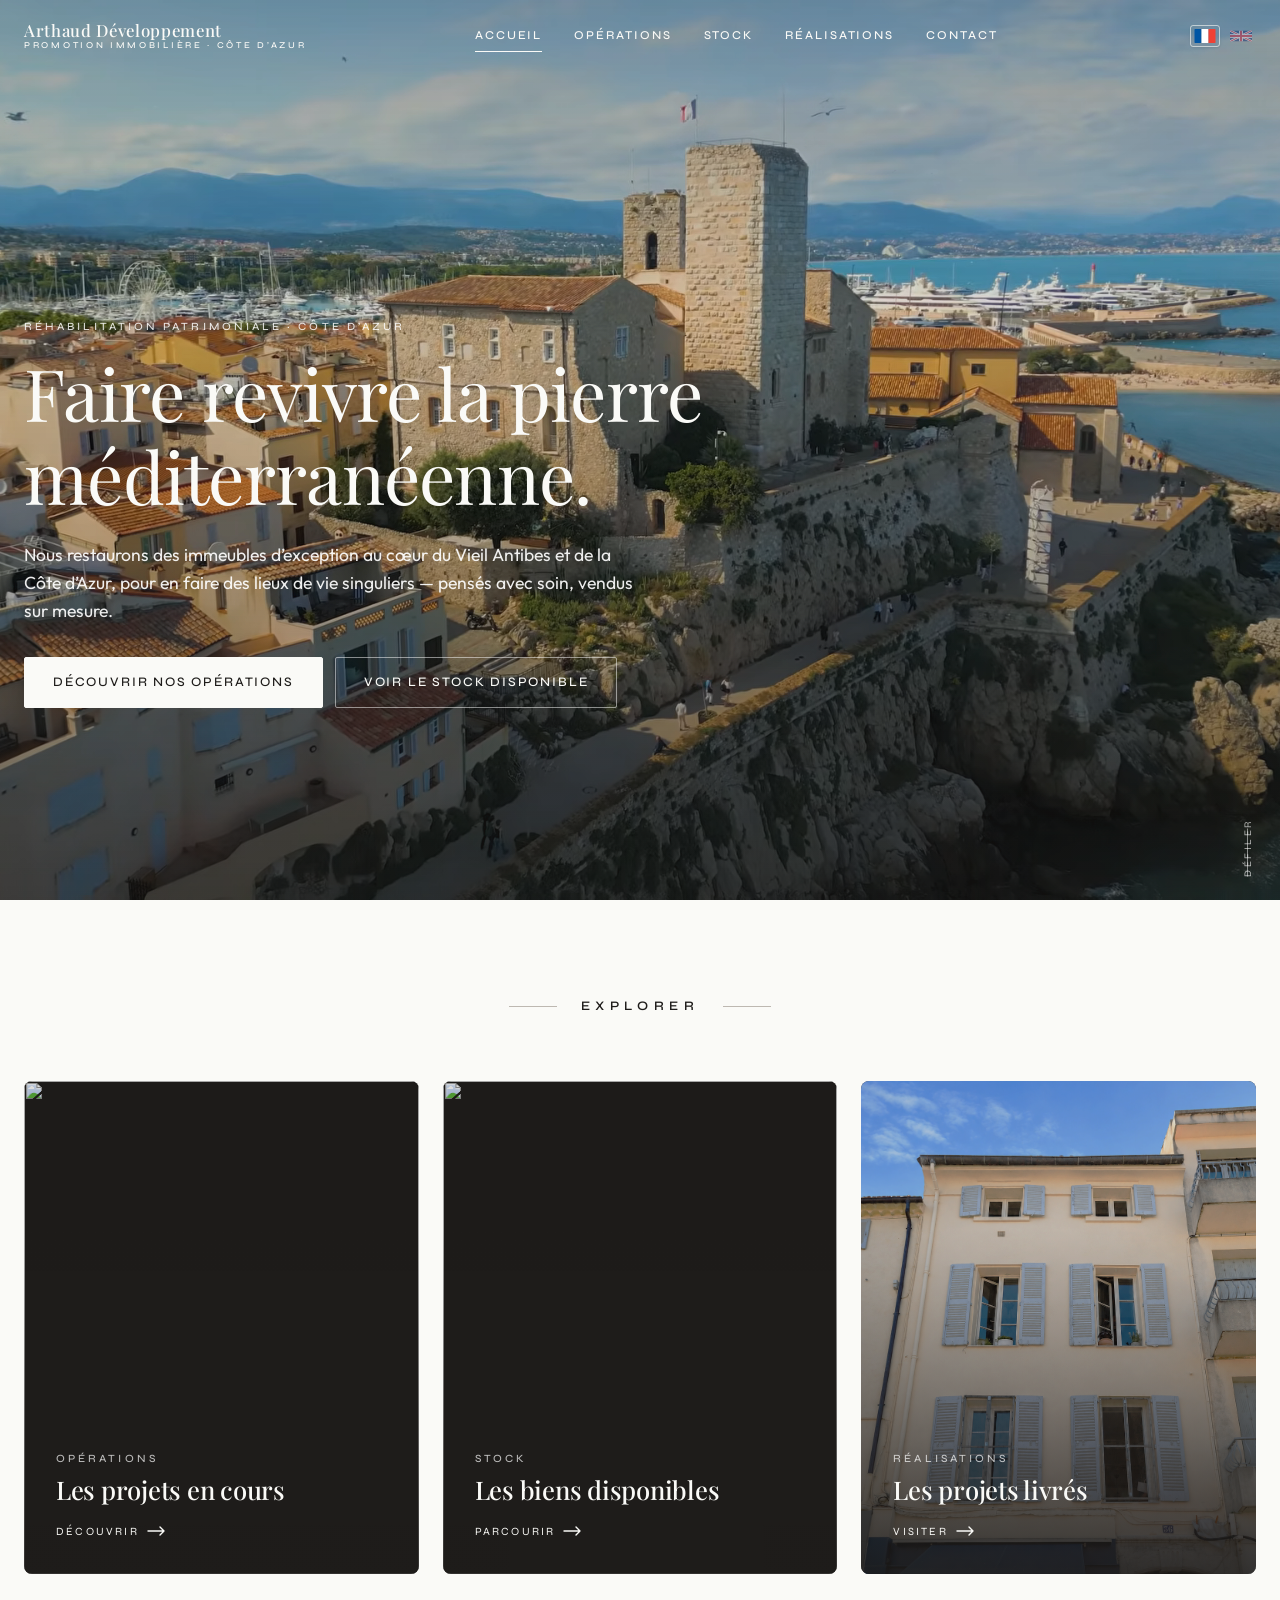
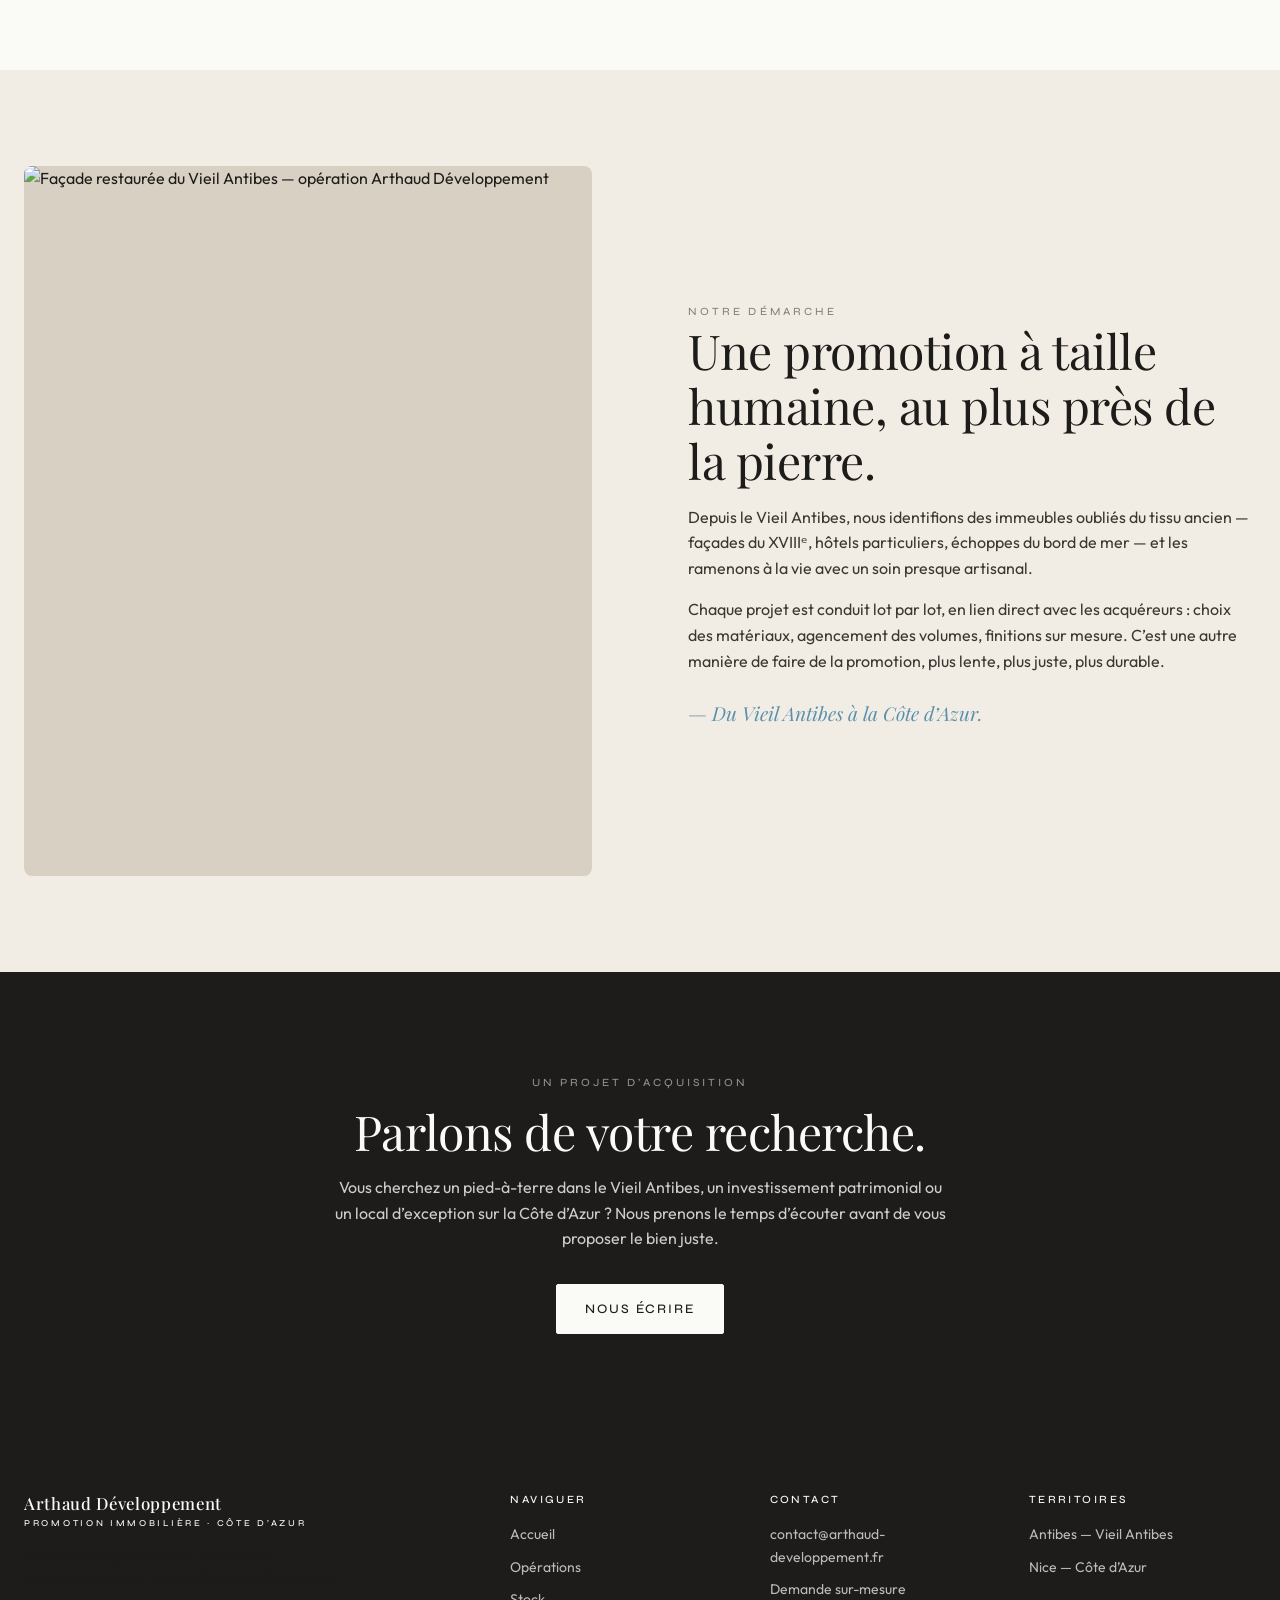
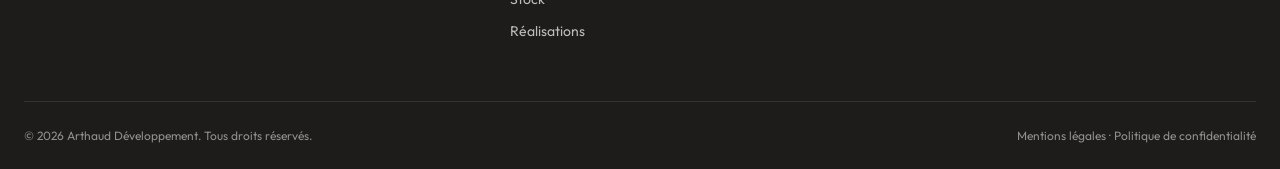
==== commit 4c5a9c2a: "Hero: supprime le flash de l'image render au chargement (fond sombre)" ====
--- a/index.html
+++ b/index.html
@@ -37,7 +37,7 @@
 
     <section class="hero" aria-label="Présentation Arthaud Développement">
       <div class="hero__media" aria-hidden="true">
-        <img src="assets/img/sade/render.png" alt="" class="is-active">
+        <img src="assets/img/sade/render.png" alt="" loading="eager" decoding="async">
         <video src="assets/videos/hero-1.mp4" muted playsinline preload="auto"></video>
         <video src="assets/videos/hero-2.mp4" muted playsinline preload="auto"></video>
         <video src="assets/videos/hero-3.mp4" muted playsinline preload="auto"></video>
--- a/style.css
+++ b/style.css
@@ -303,7 +303,7 @@
   position: absolute;
   inset: 0;
   z-index: 0;
-  background: var(--c-bg);
+  background: var(--c-ink);
 }
 .hero__media img,
 .hero__media video {
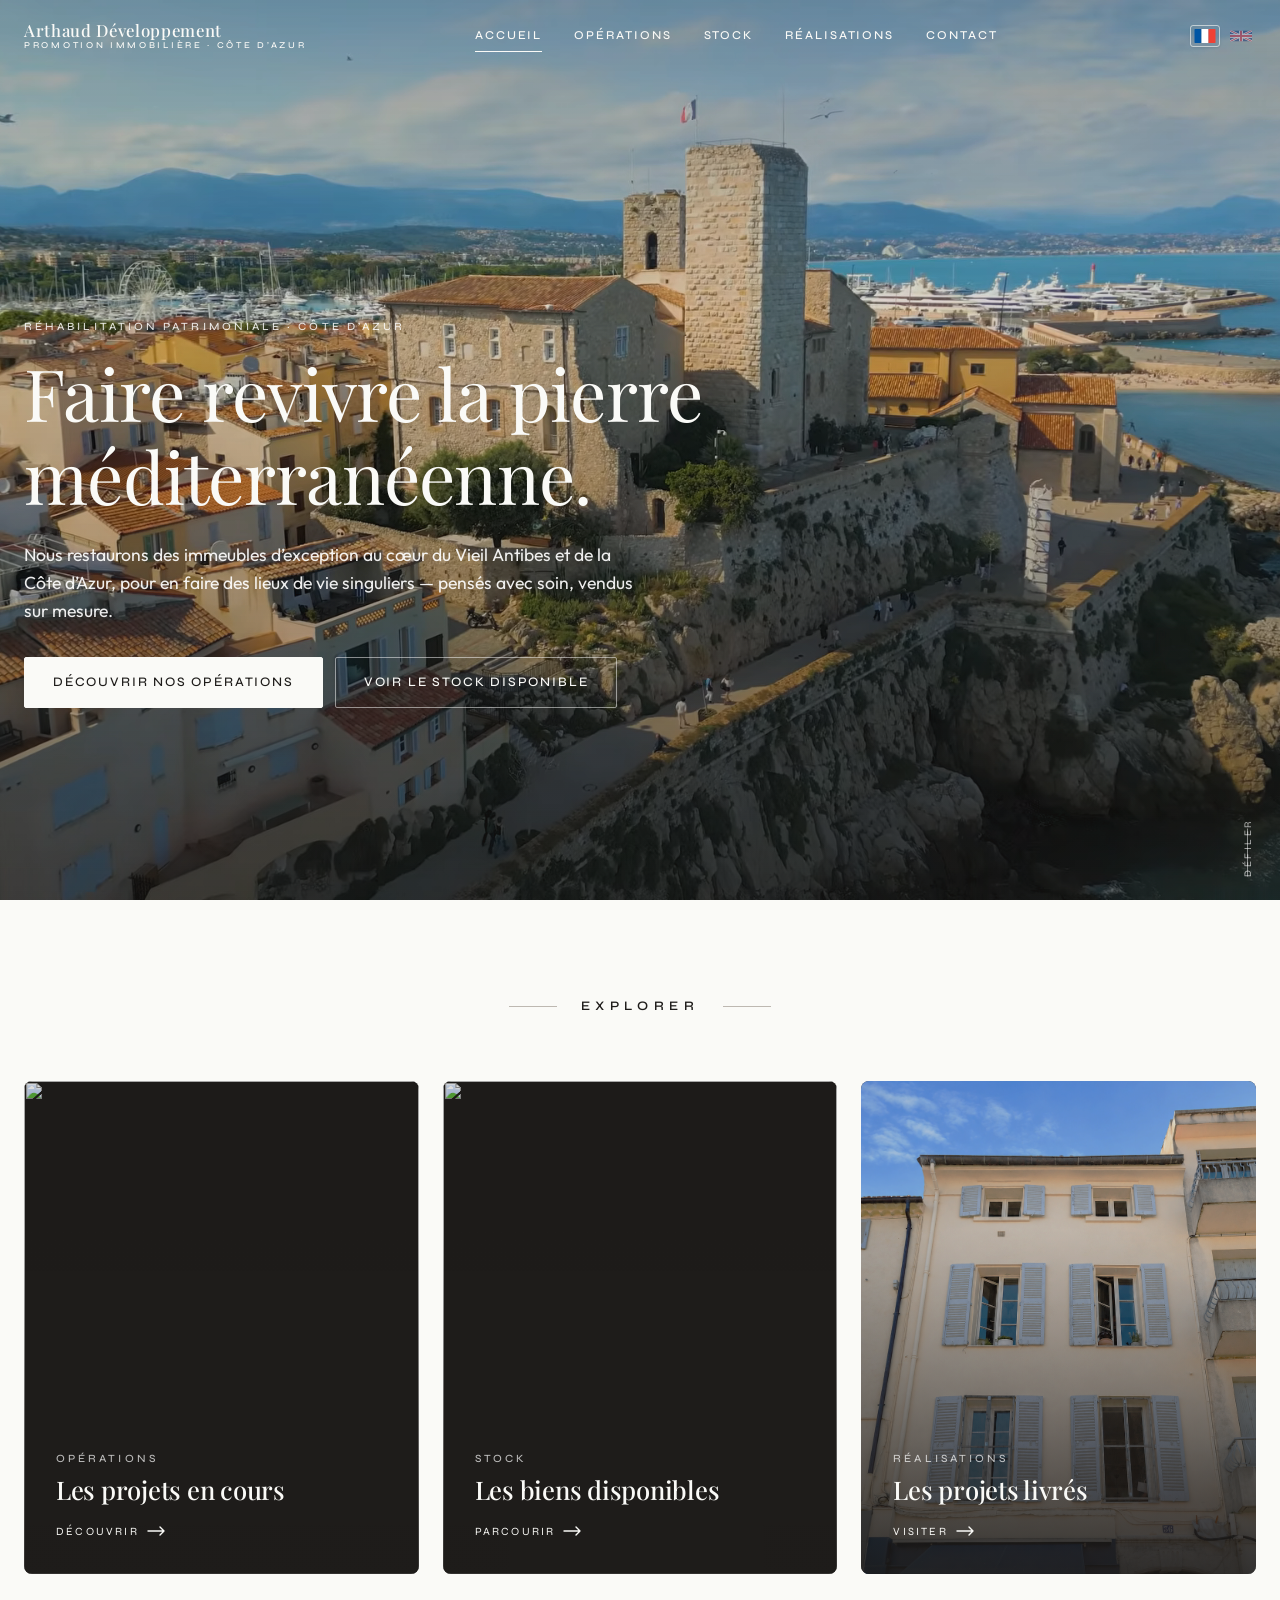
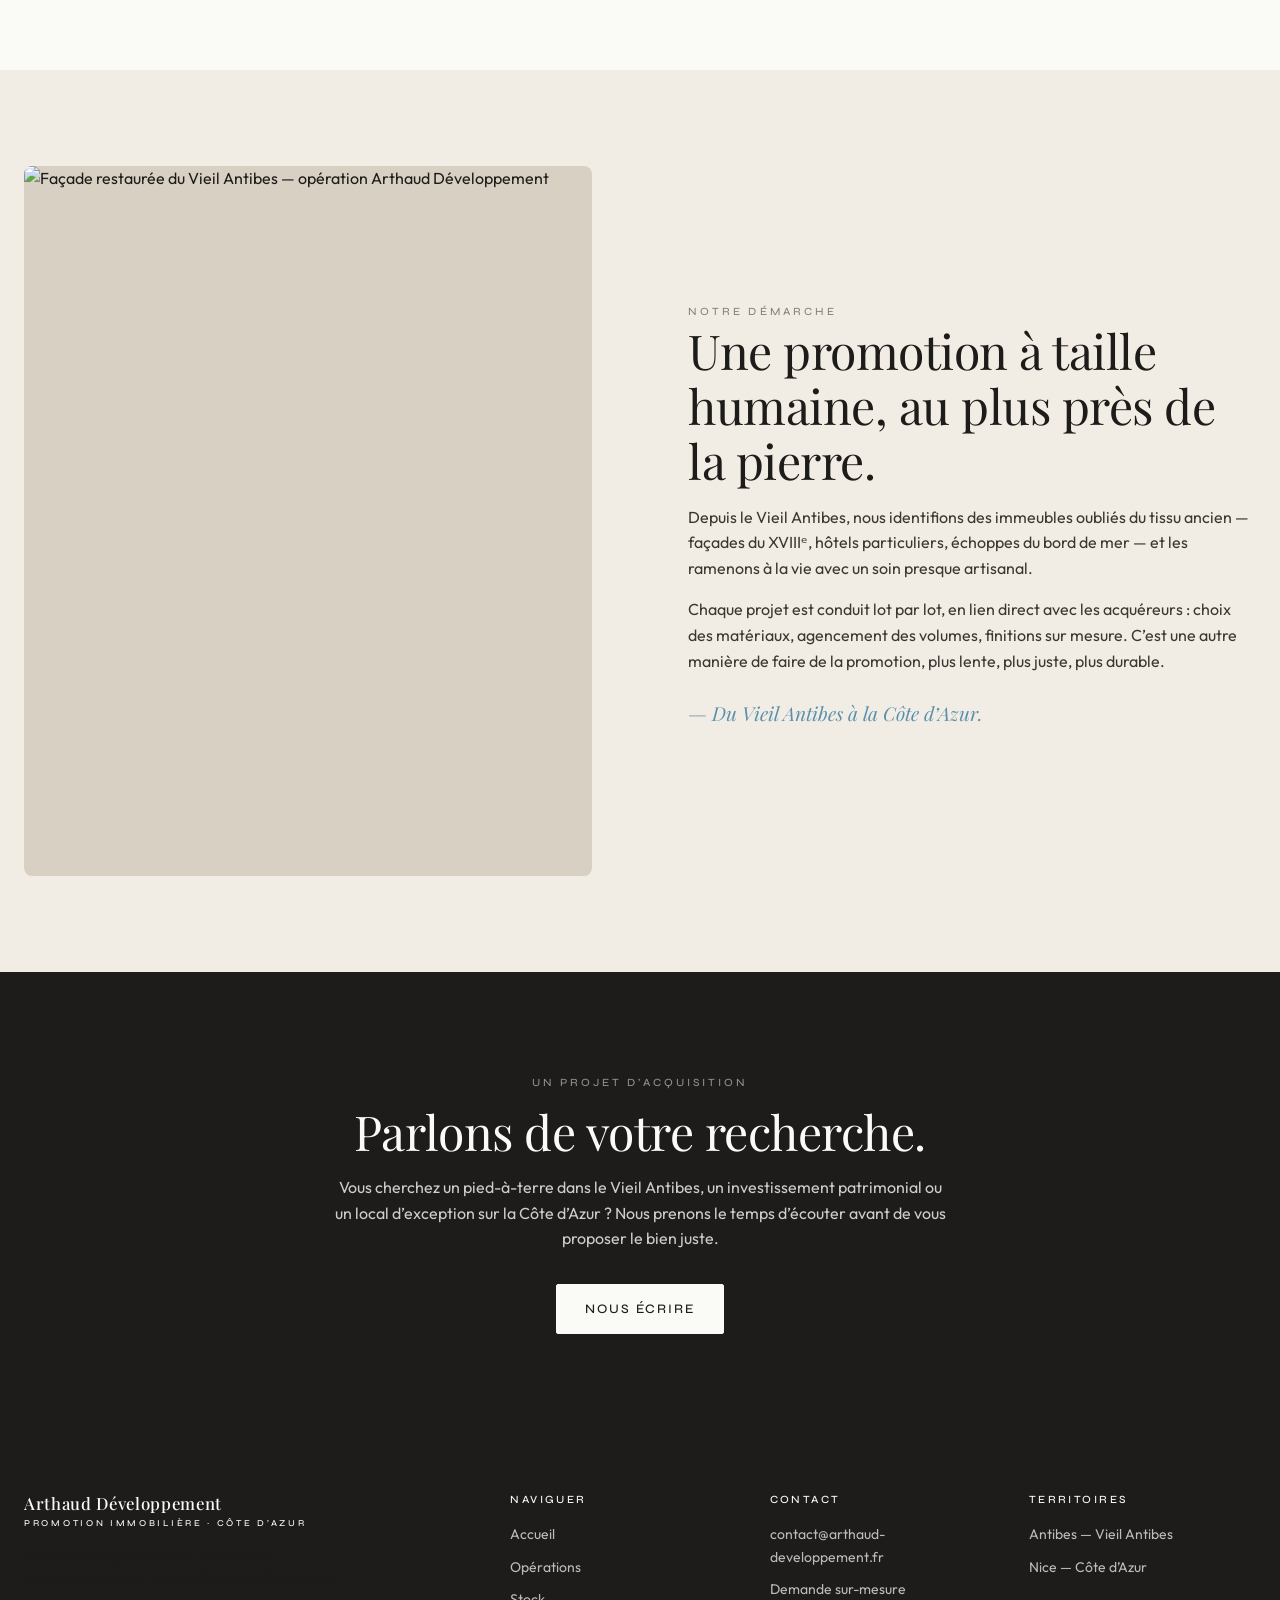
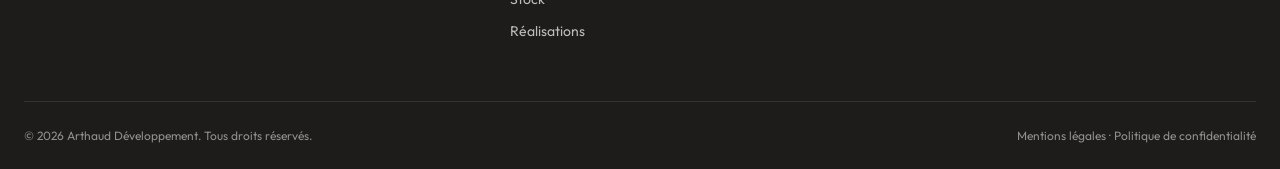
==== commit f756c808: "Hero: ajoute poster image pour suppression du flash de chargement" ====
--- a/index.html
+++ b/index.html
@@ -7,6 +7,7 @@
   <meta name="description" content="Promotion immobilière sur la Côte d'Azur. Réhabilitation d'immeubles de caractère entre Antibes, Vieil Antibes et Nice. Découvrez nos opérations, biens disponibles et réalisations.">
   <meta name="theme-color" content="#FAFAF7">
 
+  <link rel="preload" as="image" href="assets/img/hero-poster.jpg" fetchpriority="high">
   <link rel="preconnect" href="https://fonts.googleapis.com">
   <link rel="preconnect" href="https://fonts.gstatic.com" crossorigin>
   <link href="https://fonts.googleapis.com/css2?family=Playfair+Display:wght@400;500;600&family=Syne:wght@400;500;600;700&family=Outfit:wght@300;400;500;600&display=swap" rel="stylesheet">
@@ -37,8 +38,8 @@
 
     <section class="hero" aria-label="Présentation Arthaud Développement">
       <div class="hero__media" aria-hidden="true">
-        <img src="assets/img/sade/render.png" alt="" loading="eager" decoding="async">
-        <video src="assets/videos/hero-1.mp4" muted playsinline preload="auto"></video>
+        <img src="assets/img/hero-poster.jpg" alt="" loading="eager" decoding="async" fetchpriority="high" class="is-active">
+        <video src="assets/videos/hero-1.mp4" poster="assets/img/hero-poster.jpg" muted playsinline autoplay preload="auto"></video>
         <video src="assets/videos/hero-2.mp4" muted playsinline preload="auto"></video>
         <video src="assets/videos/hero-3.mp4" muted playsinline preload="auto"></video>
       </div>
--- a/style.css
+++ b/style.css
@@ -305,6 +305,8 @@
   z-index: 0;
   background: var(--c-ink);
 }
+.hero__media img { z-index: 1; }
+.hero__media video { z-index: 2; }
 .hero__media img,
 .hero__media video {
   position: absolute;
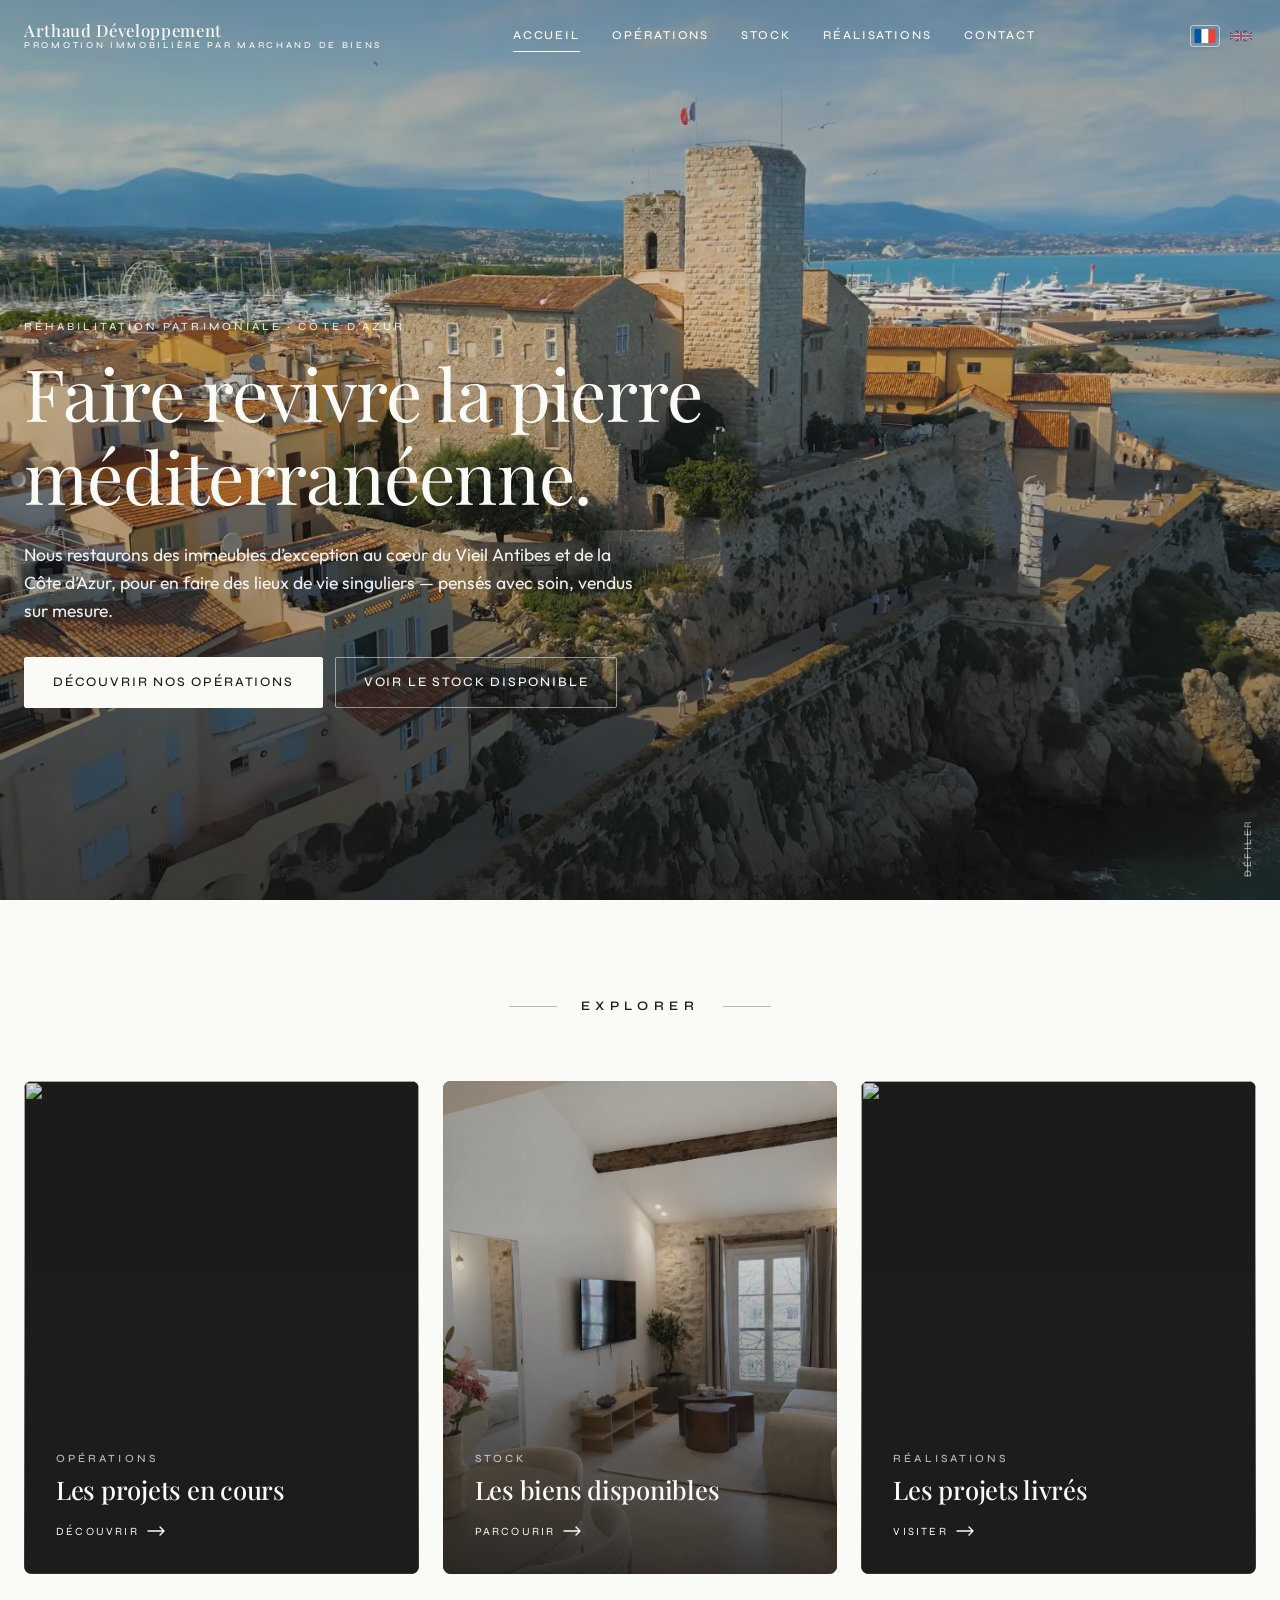
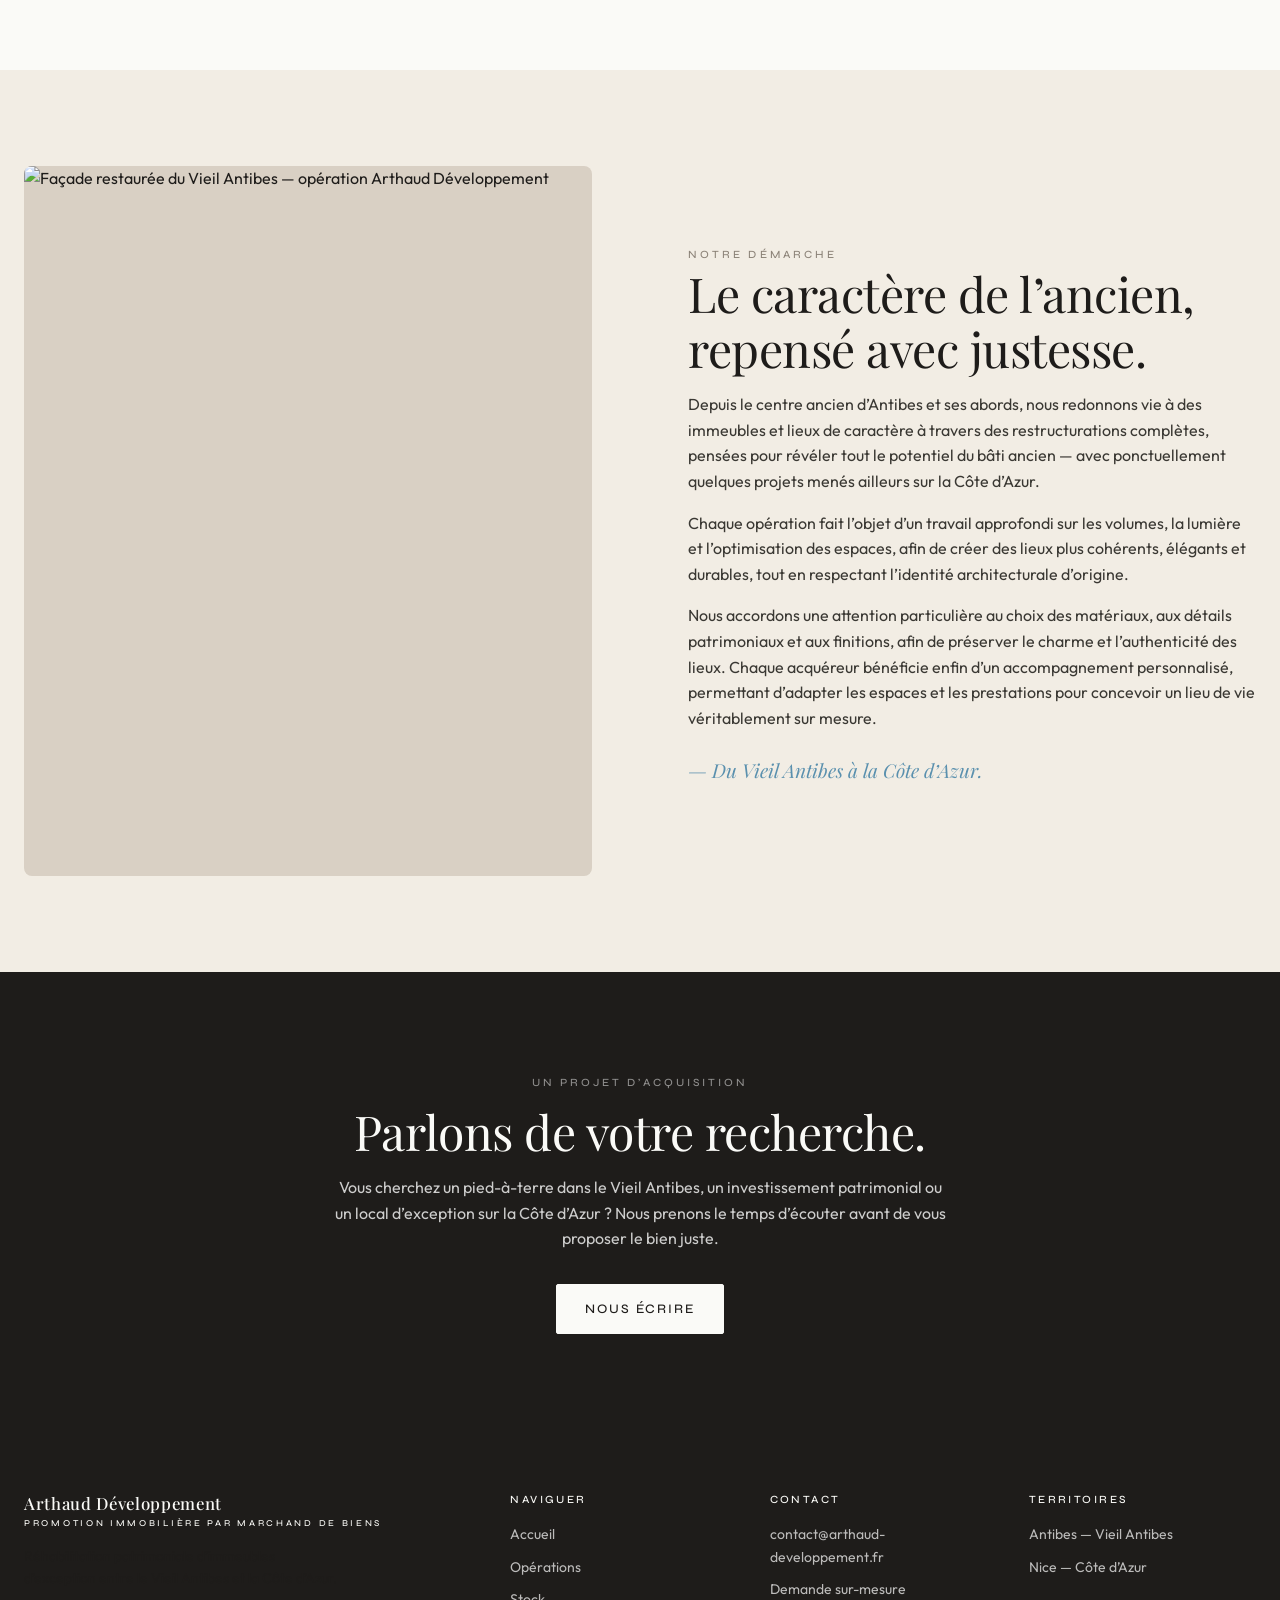
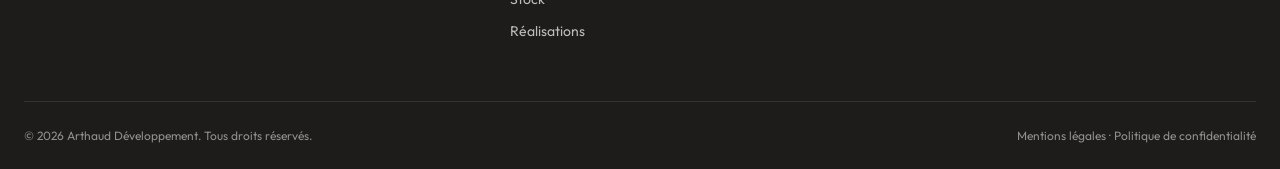
==== commit b739c314: "Homepage : sous-titre, photos et section Démarche" ====
--- a/index.html
+++ b/index.html
@@ -19,7 +19,7 @@
     <div class="container header__inner">
       <a href="index.html" class="logo" aria-label="Arthaud Développement — accueil">
         Arthaud Développement
-        <small data-i18n="logo.tagline">Promotion immobilière · Côte d'Azur</small>
+        <small data-i18n="logo.tagline">Promotion immobilière par Marchand de biens</small>
       </a>
       <button id="menu-toggle" class="menu-toggle" data-i18n-aria="menu.open" aria-label="Ouvrir le menu" aria-expanded="false" aria-controls="main-nav">
         <span></span><span></span><span></span>
@@ -78,7 +78,7 @@
           </a>
 
           <a href="stock.html" class="tile reveal" aria-label="Voir les biens disponibles à la vente">
-            <img src="assets/img/sade/facade.jpg" alt="" class="tile__img" loading="lazy">
+            <img src="assets/img/sade-25-nord/photo-1.png" alt="" class="tile__img" loading="lazy">
             <div class="tile__body">
               <span class="eyebrow" data-i18n="home.tile2.eb">Stock</span>
               <h3 data-i18n="home.tile2.h3">Les biens disponibles</h3>
@@ -90,7 +90,7 @@
           </a>
 
           <a href="realisations.html" class="tile reveal" aria-label="Voir les réalisations livrées">
-            <img src="assets/img/realisations/republique/photo-1.png" alt="" class="tile__img" loading="lazy">
+            <img src="assets/img/realisations/petit-four/photo-1.jpg" alt="" class="tile__img" loading="lazy">
             <div class="tile__body">
               <span class="eyebrow" data-i18n="home.tile3.eb">Réalisations</span>
               <h3 data-i18n="home.tile3.h3">Les projets livrés</h3>
@@ -115,9 +115,10 @@
 
           <div class="about-band__text reveal">
             <span class="eyebrow" data-i18n="home.about.eb">Notre démarche</span>
-            <h2 data-i18n="home.about.h2">Une promotion à taille humaine, au plus près de la pierre.</h2>
-            <p data-i18n="home.about.p1">Depuis le Vieil Antibes, nous identifions des immeubles oubliés du tissu ancien — façades du XVIIIᵉ, hôtels particuliers, échoppes du bord de mer — et les ramenons à la vie avec un soin presque artisanal.</p>
-            <p data-i18n="home.about.p2">Chaque projet est conduit lot par lot, en lien direct avec les acquéreurs : choix des matériaux, agencement des volumes, finitions sur mesure. C'est une autre manière de faire de la promotion, plus lente, plus juste, plus durable.</p>
+            <h2 data-i18n="home.about.h2">Le caractère de l'ancien, repensé avec justesse.</h2>
+            <p data-i18n="home.about.p1">Depuis le centre ancien d'Antibes et ses abords, nous redonnons vie à des immeubles et lieux de caractère à travers des restructurations complètes, pensées pour révéler tout le potentiel du bâti ancien — avec ponctuellement quelques projets menés ailleurs sur la Côte d'Azur.</p>
+            <p data-i18n="home.about.p2">Chaque opération fait l'objet d'un travail approfondi sur les volumes, la lumière et l'optimisation des espaces, afin de créer des lieux plus cohérents, élégants et durables, tout en respectant l'identité architecturale d'origine.</p>
+            <p data-i18n="home.about.p3">Nous accordons une attention particulière au choix des matériaux, aux détails patrimoniaux et aux finitions, afin de préserver le charme et l'authenticité des lieux. Chaque acquéreur bénéficie enfin d'un accompagnement personnalisé, permettant d'adapter les espaces et les prestations pour concevoir un lieu de vie véritablement sur mesure.</p>
             <p class="signature" data-i18n="home.about.sig">— Du Vieil Antibes à la Côte d'Azur.</p>
           </div>
 
@@ -140,7 +141,7 @@
     <div class="container">
       <div class="footer__grid">
         <div class="footer__intro">
-          <span class="logo">Arthaud Développement<small data-i18n="logo.tagline">Promotion immobilière · Côte d'Azur</small></span>
+          <span class="logo">Arthaud Développement<small data-i18n="logo.tagline">Promotion immobilière par Marchand de biens</small></span>
           <p data-i18n="footer.intro">Réhabilitation patrimoniale d'immeubles d'exception entre le Vieil Antibes et la Côte d'Azur.</p>
         </div>
         <div>
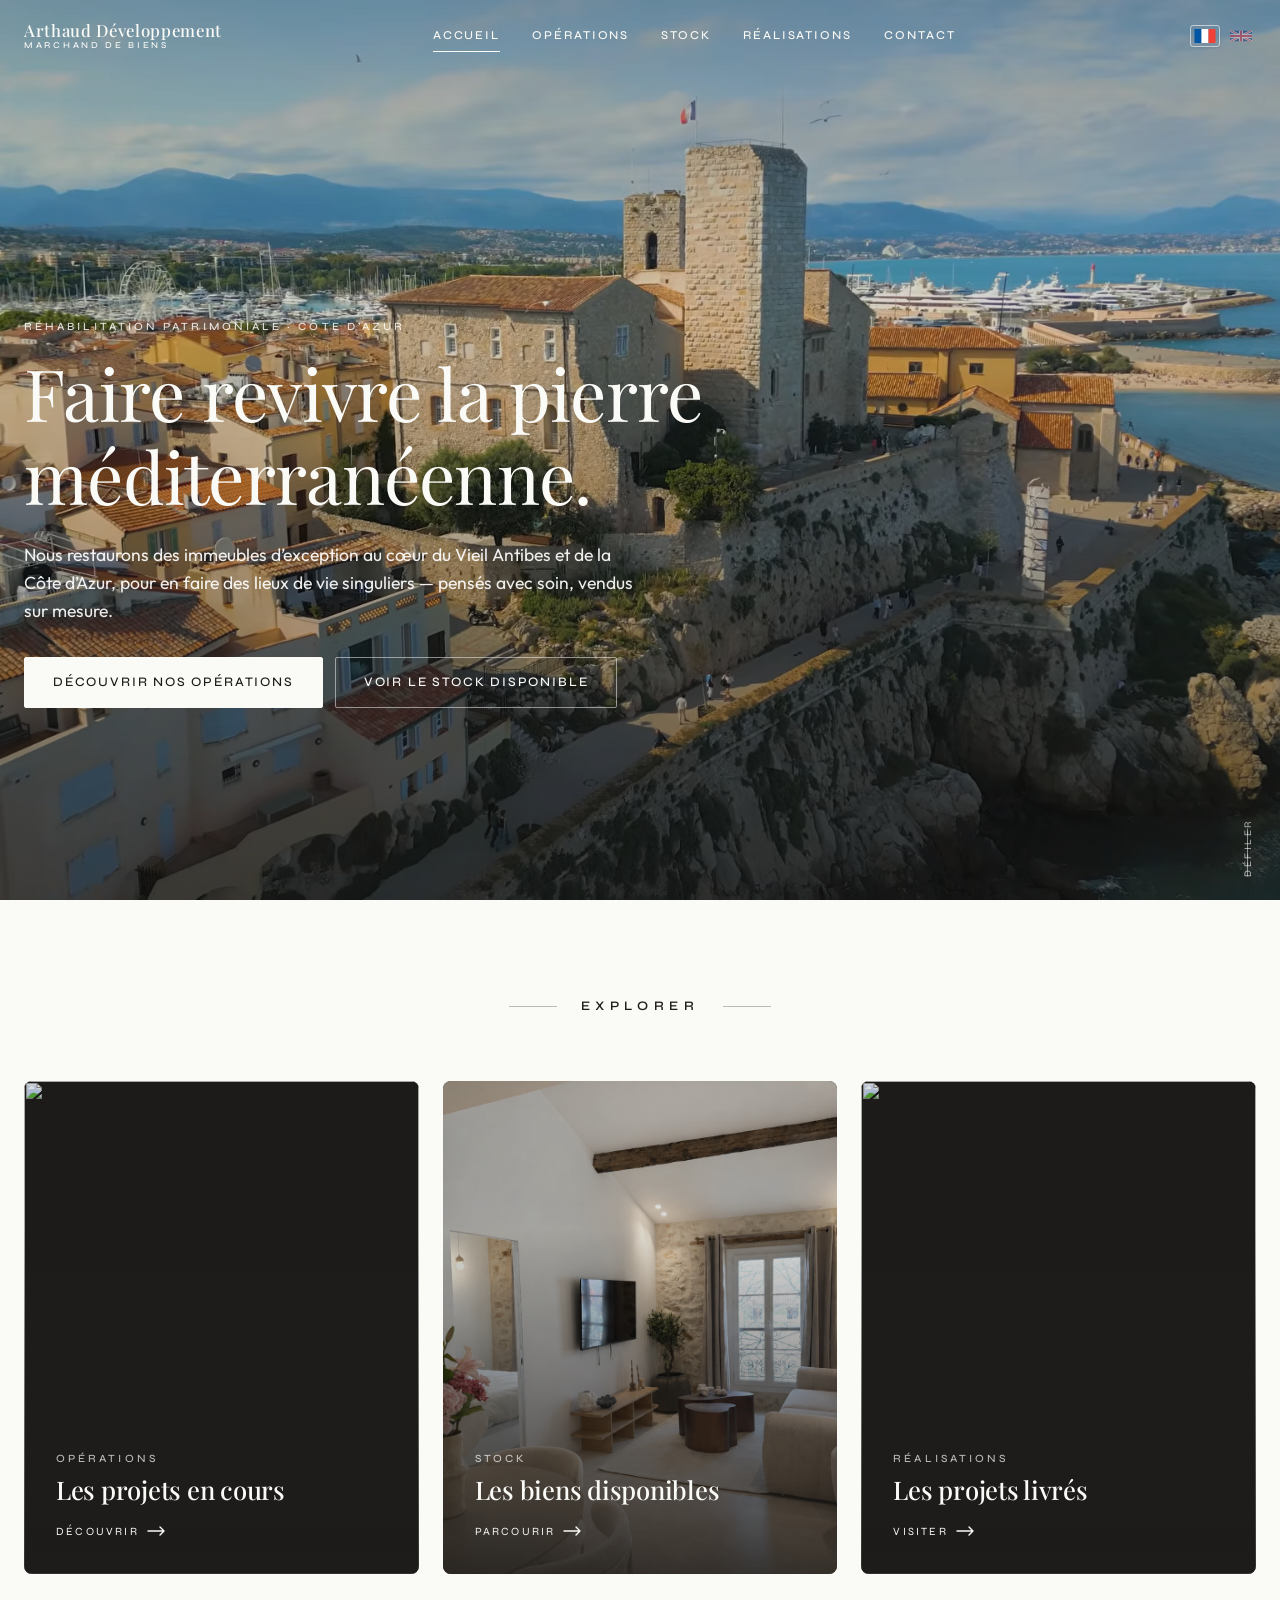
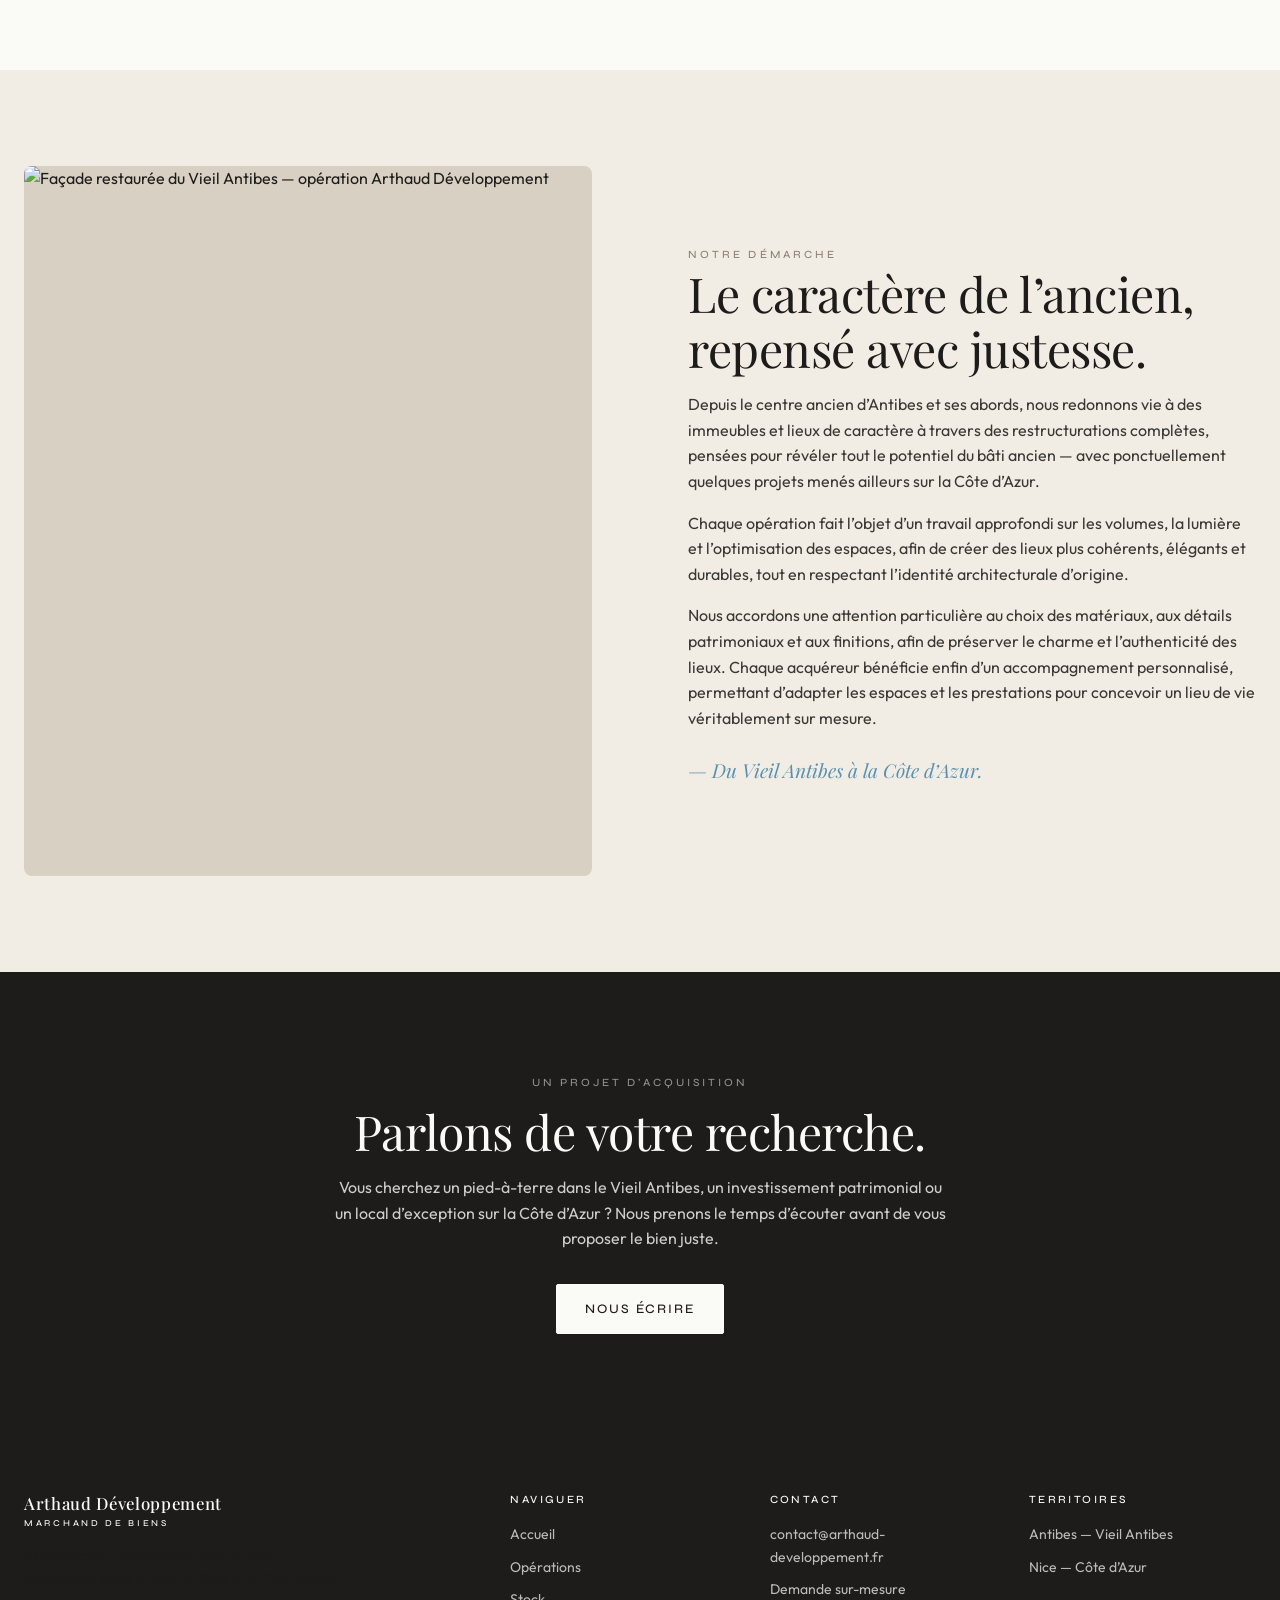
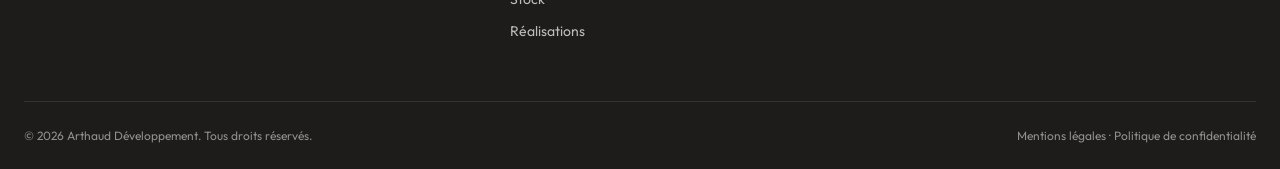
==== commit ed9839ef: "Header: sous-titre simplifié en 'Marchand de biens'" ====
--- a/index.html
+++ b/index.html
@@ -19,7 +19,7 @@
     <div class="container header__inner">
       <a href="index.html" class="logo" aria-label="Arthaud Développement — accueil">
         Arthaud Développement
-        <small data-i18n="logo.tagline">Promotion immobilière par Marchand de biens</small>
+        <small data-i18n="logo.tagline">Marchand de biens</small>
       </a>
       <button id="menu-toggle" class="menu-toggle" data-i18n-aria="menu.open" aria-label="Ouvrir le menu" aria-expanded="false" aria-controls="main-nav">
         <span></span><span></span><span></span>
@@ -141,7 +141,7 @@
     <div class="container">
       <div class="footer__grid">
         <div class="footer__intro">
-          <span class="logo">Arthaud Développement<small data-i18n="logo.tagline">Promotion immobilière par Marchand de biens</small></span>
+          <span class="logo">Arthaud Développement<small data-i18n="logo.tagline">Marchand de biens</small></span>
           <p data-i18n="footer.intro">Réhabilitation patrimoniale d'immeubles d'exception entre le Vieil Antibes et la Côte d'Azur.</p>
         </div>
         <div>
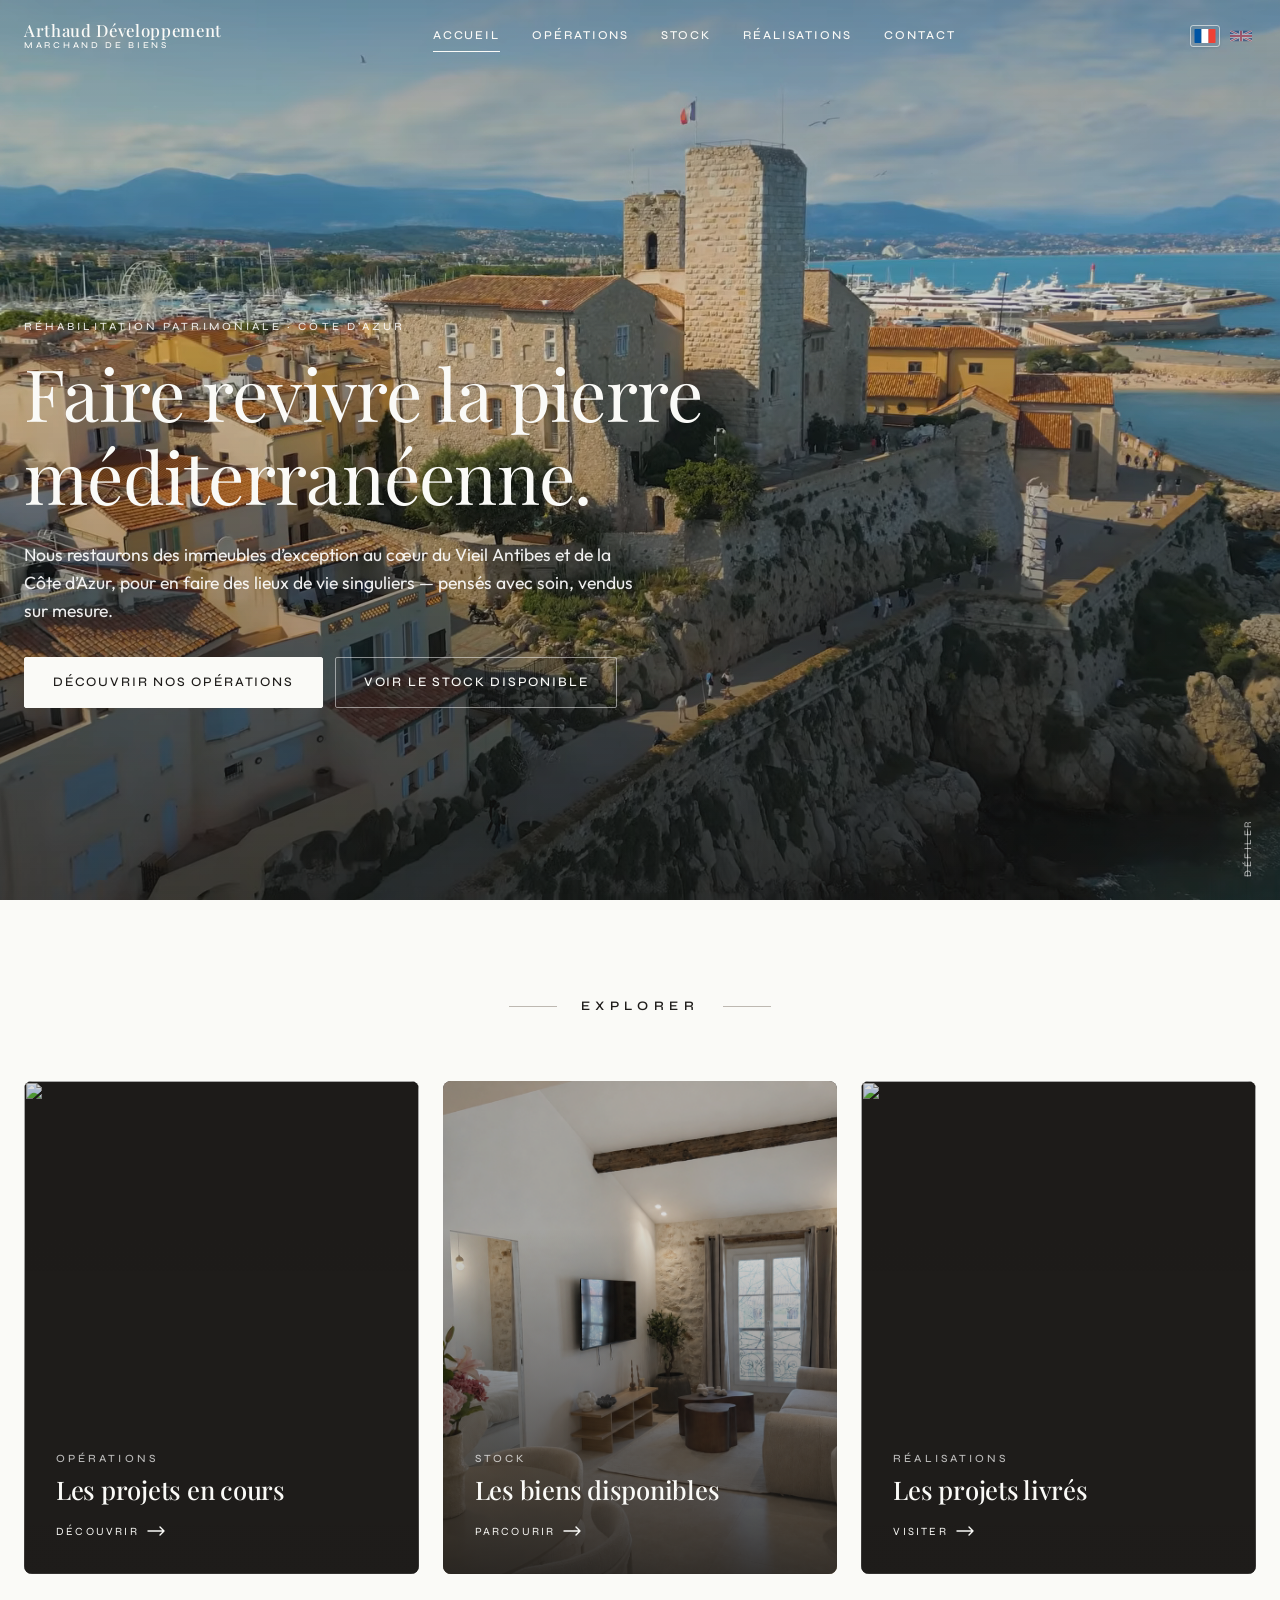
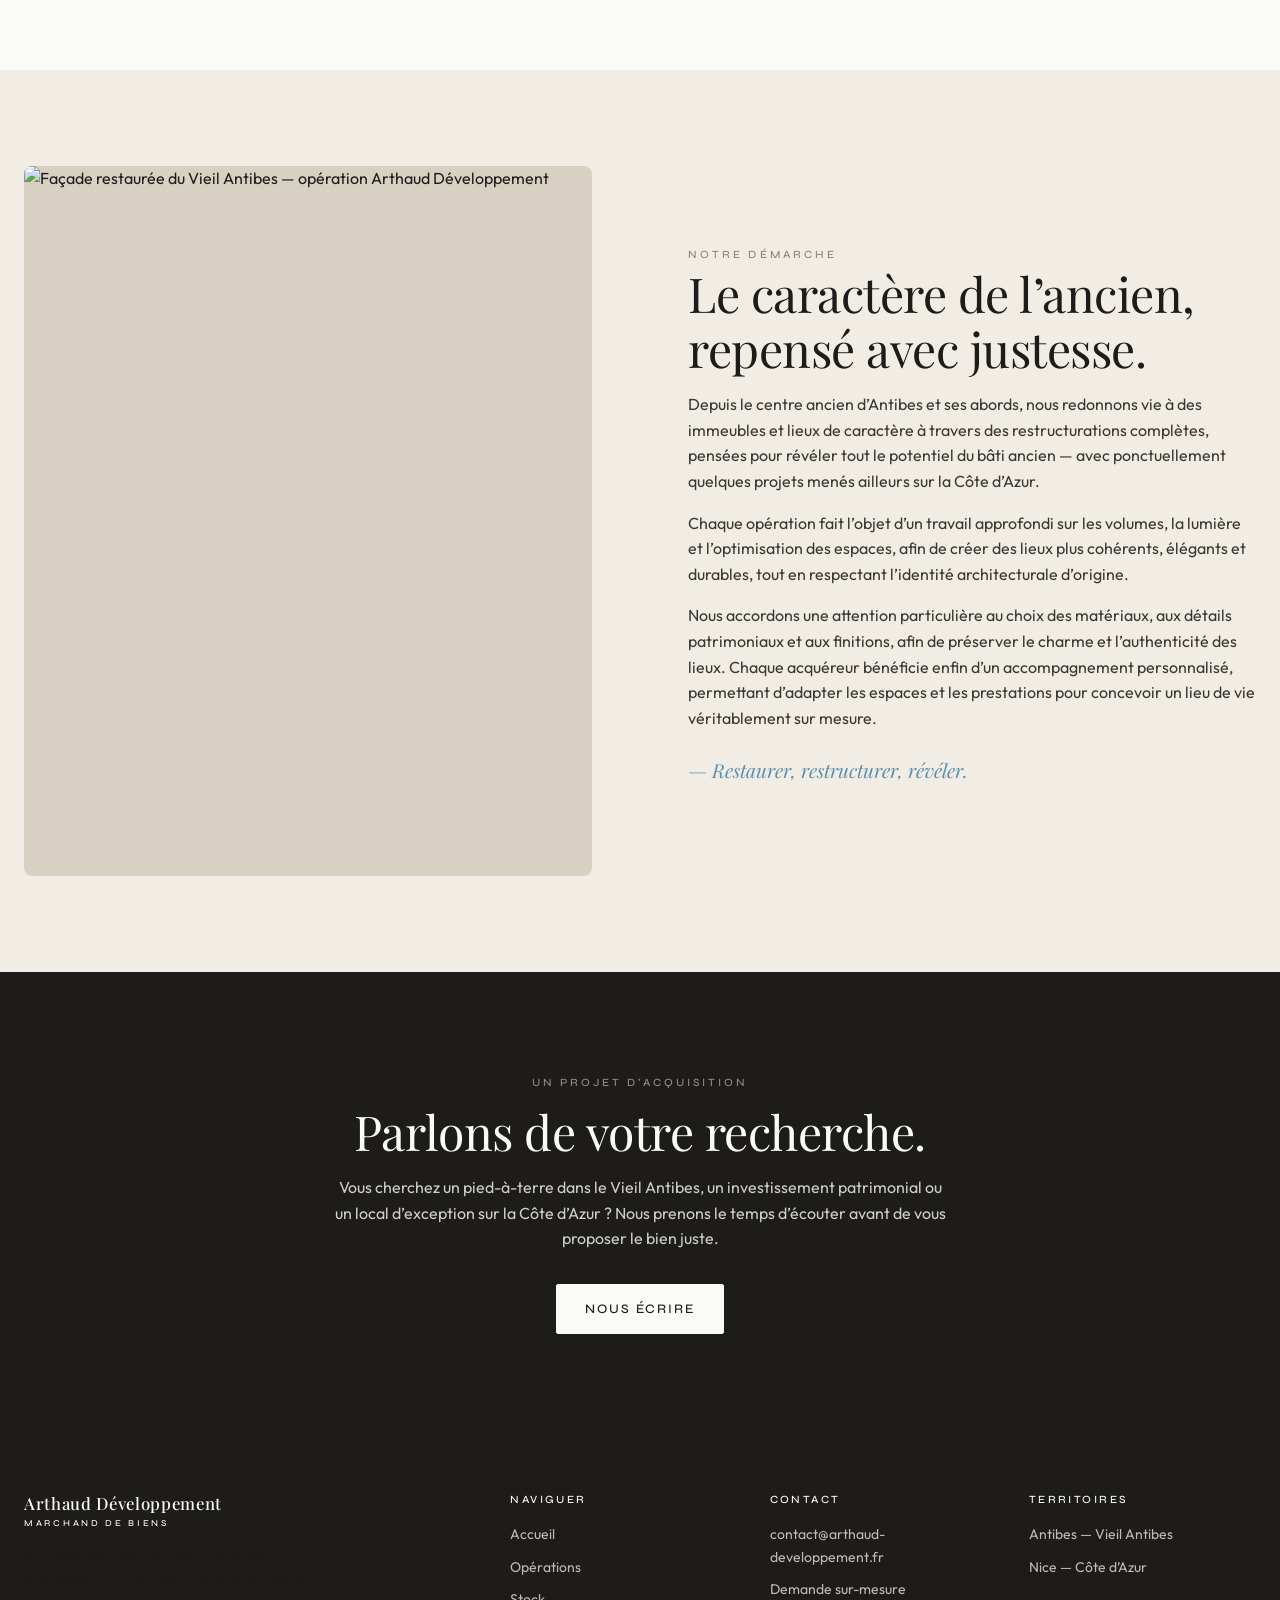
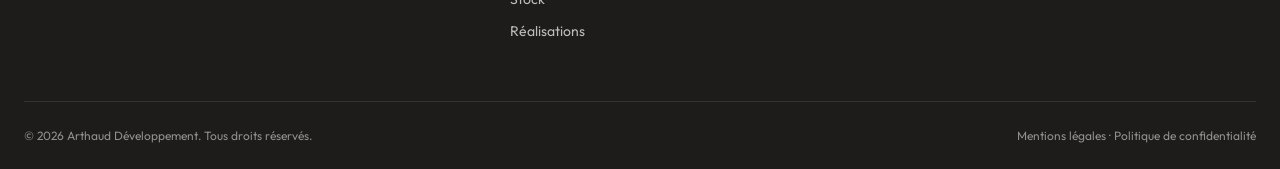
==== commit 89d3e7a2: "Démarche: signature 'Restaurer, restructurer, révéler.'" ====
--- a/index.html
+++ b/index.html
@@ -119,7 +119,7 @@
             <p data-i18n="home.about.p1">Depuis le centre ancien d'Antibes et ses abords, nous redonnons vie à des immeubles et lieux de caractère à travers des restructurations complètes, pensées pour révéler tout le potentiel du bâti ancien — avec ponctuellement quelques projets menés ailleurs sur la Côte d'Azur.</p>
             <p data-i18n="home.about.p2">Chaque opération fait l'objet d'un travail approfondi sur les volumes, la lumière et l'optimisation des espaces, afin de créer des lieux plus cohérents, élégants et durables, tout en respectant l'identité architecturale d'origine.</p>
             <p data-i18n="home.about.p3">Nous accordons une attention particulière au choix des matériaux, aux détails patrimoniaux et aux finitions, afin de préserver le charme et l'authenticité des lieux. Chaque acquéreur bénéficie enfin d'un accompagnement personnalisé, permettant d'adapter les espaces et les prestations pour concevoir un lieu de vie véritablement sur mesure.</p>
-            <p class="signature" data-i18n="home.about.sig">— Du Vieil Antibes à la Côte d'Azur.</p>
+            <p class="signature" data-i18n="home.about.sig">— Restaurer, restructurer, révéler.</p>
           </div>
 
         </div>
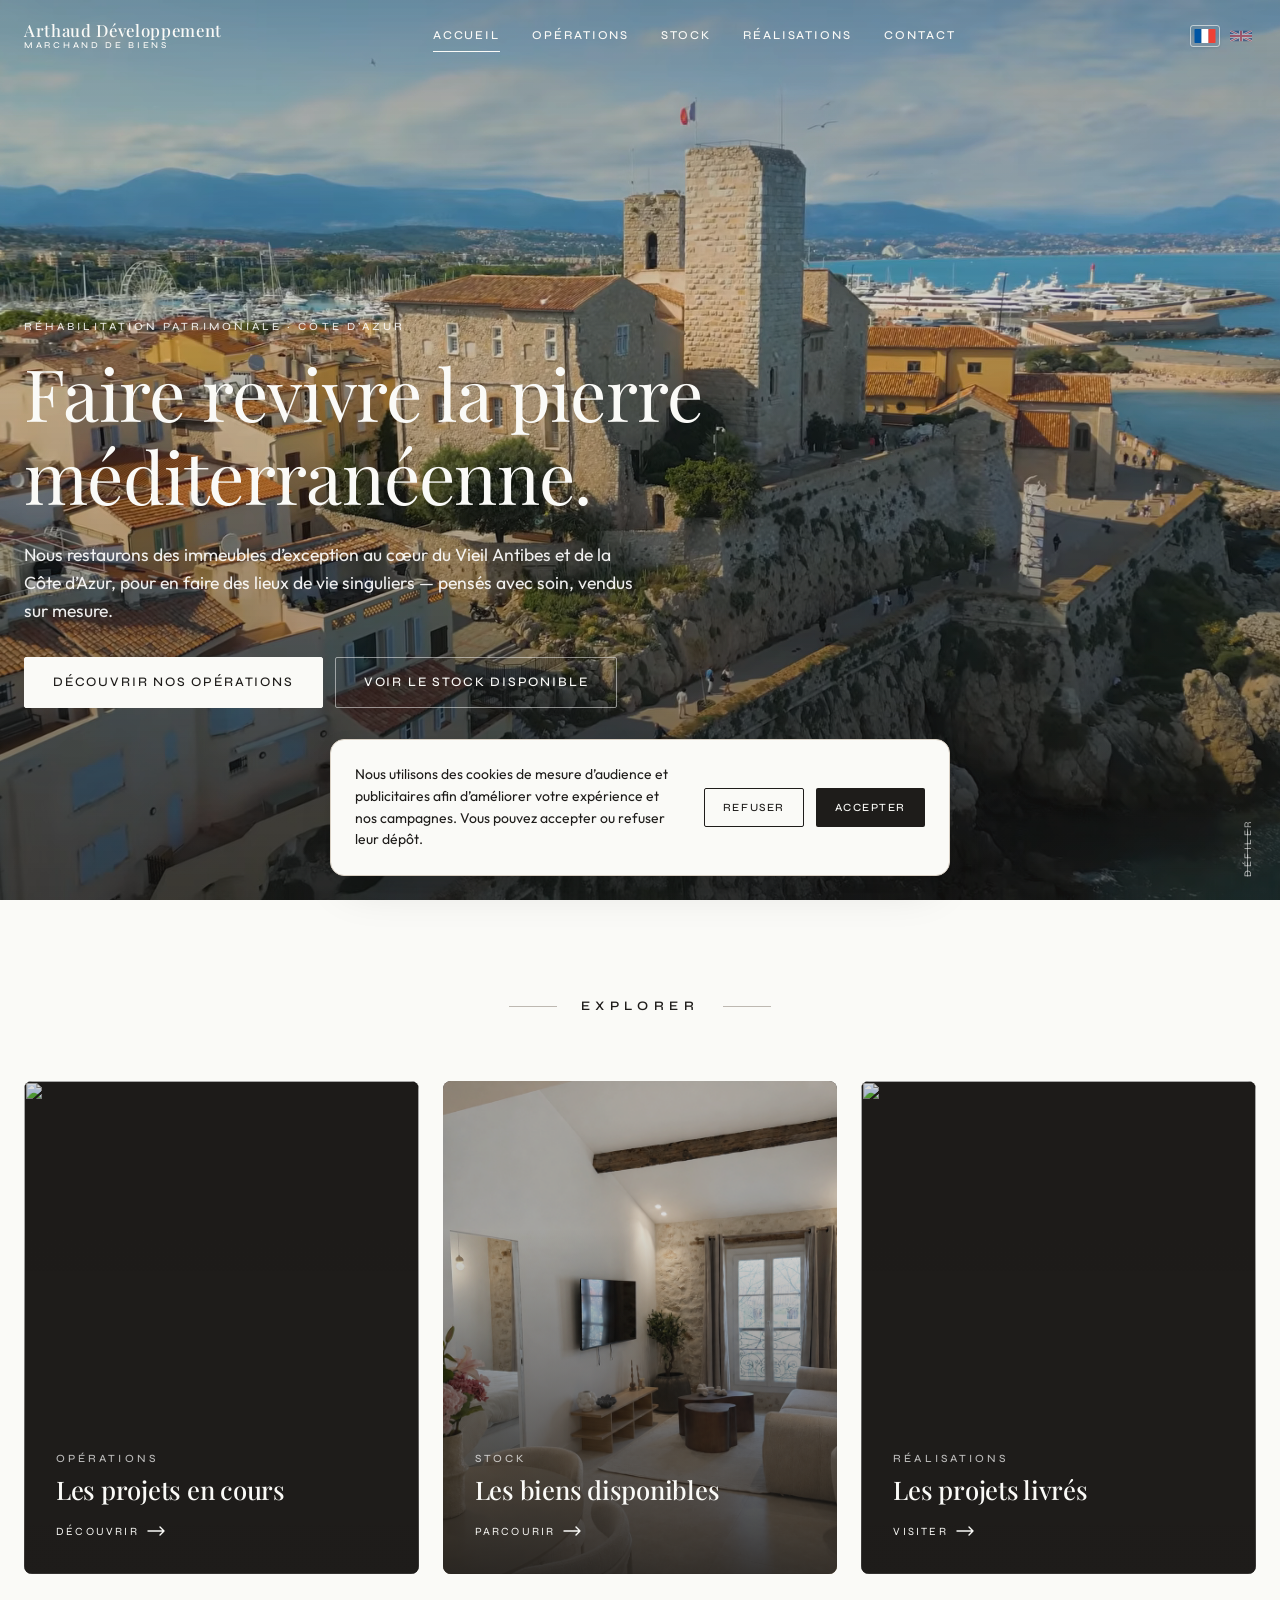
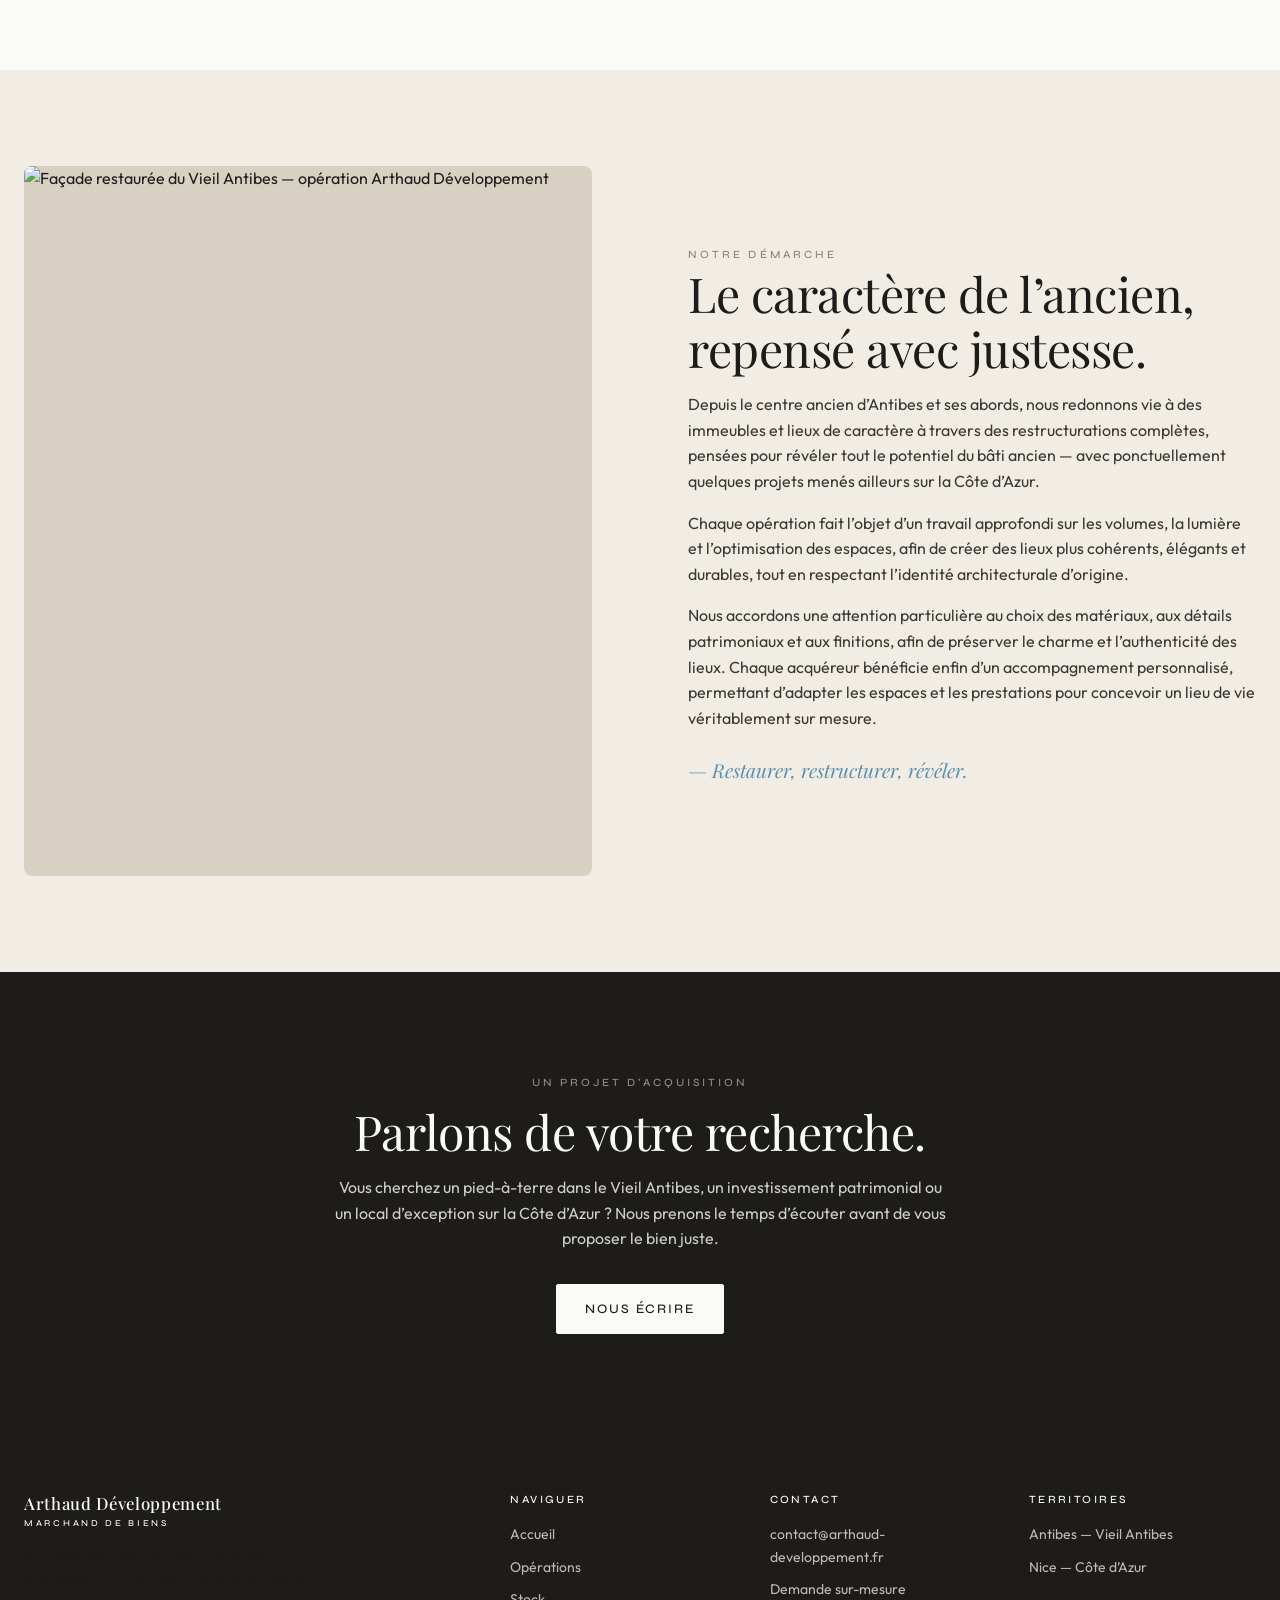
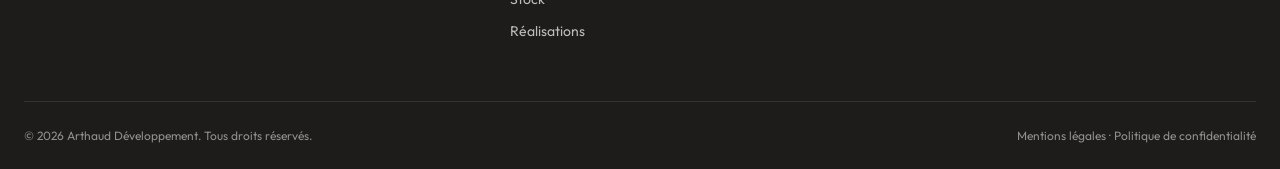
==== commit 9744a08a: "Tracking: Google Ads (AW-18211003118) avec Consent Mode v2 et bandeau cookies RGPD Ajoute la balise " ====
--- a/index.html
+++ b/index.html
@@ -3,9 +3,44 @@
 <head>
   <meta charset="utf-8">
   <meta name="viewport" content="width=device-width, initial-scale=1">
+
+  <!-- Google Consent Mode v2 (RGPD) — doit s'exécuter AVANT le chargement de gtag -->
+  <script>
+    window.dataLayer = window.dataLayer || [];
+    function gtag(){dataLayer.push(arguments);}
+    gtag('consent', 'default', {
+      'ad_storage': 'denied',
+      'ad_user_data': 'denied',
+      'ad_personalization': 'denied',
+      'analytics_storage': 'denied',
+      'functionality_storage': 'granted',
+      'security_storage': 'granted',
+      'wait_for_update': 500
+    });
+    // Persistance : rejoue le consentement accepté lors d'une visite précédente,
+    // avant le chargement de gtag, pour que l'état "granted" soit pris en compte au plus tôt.
+    try {
+      if (localStorage.getItem('arthaud_consent') === 'accepted') {
+        gtag('consent', 'update', {
+          'ad_storage': 'granted',
+          'ad_user_data': 'granted',
+          'ad_personalization': 'granted',
+          'analytics_storage': 'granted'
+        });
+      }
+    } catch (e) {}
+  </script>
+  <!-- Google tag (gtag.js) -->
+  <script async src="https://www.googletagmanager.com/gtag/js?id=AW-18211003118"></script>
+  <script>
+    gtag('js', new Date());
+    gtag('config', 'AW-18211003118');
+  </script>
+
   <title data-i18n-title="home.title">Arthaud Développement · Réhabilitation patrimoniale · Antibes & Nice</title>
   <meta name="description" content="Promotion immobilière sur la Côte d'Azur. Réhabilitation d'immeubles de caractère entre Antibes, Vieil Antibes et Nice. Découvrez nos opérations, biens disponibles et réalisations.">
   <meta name="theme-color" content="#FAFAF7">
+  <meta name="google-site-verification" content="bWI9-2ILe3xhB3SdEOzaAUgIBRg1nIc6jAWZ0D2eUNs" />
 
   <link rel="preload" as="image" href="assets/img/hero-poster.jpg" fetchpriority="high">
   <link rel="preconnect" href="https://fonts.googleapis.com">
@@ -177,5 +212,6 @@
 
   <script src="i18n.js" defer></script>
   <script src="main.js" defer></script>
+  <script src="consent.js" defer></script>
 </body>
 </html>
--- a/style.css
+++ b/style.css
@@ -816,6 +816,128 @@
   color: var(--c-ink);
 }
 
+/* Curseur de précommercialisation — tape-à-l'œil, doré-cuivré sur fond sombre */
+.op-progress {
+  --c-progress-bg: #1E1C1A;
+  --c-progress-accent: #C9A36B;
+  --c-progress-accent-2: #E6C58A;
+  position: relative;
+  margin: 0 0 var(--space-5);
+  padding: var(--space-5) var(--space-5);
+  background: linear-gradient(135deg, #1E1C1A 0%, #2A2520 100%);
+  border: 1px solid rgba(201, 163, 107, .35);
+  border-radius: 14px;
+  color: #FAFAF7;
+  overflow: hidden;
+  box-shadow: 0 6px 24px rgba(30, 28, 26, .12);
+}
+.op-progress::before {
+  content: "";
+  position: absolute;
+  inset: 0;
+  background: radial-gradient(circle at 0% 0%, rgba(230, 197, 138, .12), transparent 55%);
+  pointer-events: none;
+}
+.op-progress__head {
+  display: flex;
+  align-items: center;
+  justify-content: space-between;
+  flex-wrap: wrap;
+  gap: var(--space-3);
+  margin-bottom: var(--space-3);
+  position: relative;
+}
+.op-progress__title {
+  display: inline-flex;
+  align-items: center;
+  gap: 10px;
+  font-family: var(--ff-label);
+  font-size: 11px;
+  letter-spacing: .28em;
+  text-transform: uppercase;
+  color: var(--c-progress-accent-2);
+  font-weight: 600;
+}
+.op-progress__dot {
+  width: 8px; height: 8px;
+  border-radius: 50%;
+  background: var(--c-progress-accent-2);
+  box-shadow: 0 0 0 0 rgba(230, 197, 138, .7);
+  animation: progressPulse 2s ease-out infinite;
+}
+@keyframes progressPulse {
+  0%   { box-shadow: 0 0 0 0 rgba(230, 197, 138, .7); }
+  70%  { box-shadow: 0 0 0 10px rgba(230, 197, 138, 0); }
+  100% { box-shadow: 0 0 0 0 rgba(230, 197, 138, 0); }
+}
+.op-progress__count {
+  font-family: var(--ff-label);
+  font-size: 13px;
+  color: rgba(250, 250, 247, .85);
+  letter-spacing: .04em;
+}
+.op-progress__count strong {
+  color: #FAFAF7;
+  font-weight: 600;
+  margin-right: 6px;
+}
+.op-progress__bar {
+  position: relative;
+  height: 10px;
+  border-radius: 999px;
+  background: rgba(250, 250, 247, .08);
+  overflow: hidden;
+}
+.op-progress__fill {
+  height: 100%;
+  border-radius: 999px;
+  background: linear-gradient(90deg, var(--c-progress-accent) 0%, var(--c-progress-accent-2) 100%);
+  box-shadow: 0 0 14px rgba(230, 197, 138, .55);
+  position: relative;
+  animation: progressFill 1.4s cubic-bezier(.2, .8, .2, 1) .15s both;
+}
+.op-progress__fill::after {
+  content: "";
+  position: absolute;
+  inset: 0;
+  background: linear-gradient(90deg,
+    transparent 0%,
+    rgba(255, 255, 255, .35) 50%,
+    transparent 100%);
+  transform: translateX(-100%);
+  animation: progressShimmer 2.8s ease-in-out 1.5s infinite;
+}
+@keyframes progressFill {
+  from { width: 0 !important; }
+}
+@keyframes progressShimmer {
+  to { transform: translateX(100%); }
+}
+.op-progress__remaining {
+  display: flex;
+  align-items: baseline;
+  justify-content: flex-end;
+  flex-wrap: wrap;
+  gap: 8px;
+  margin-top: var(--space-3);
+  font-family: var(--ff-label);
+  font-size: 13px;
+  color: rgba(250, 250, 247, .8);
+  letter-spacing: .04em;
+}
+.op-progress__big {
+  font-family: var(--ff-display);
+  font-size: clamp(1.5rem, 2.6vw, 2rem);
+  font-weight: 500;
+  color: var(--c-progress-accent-2);
+  letter-spacing: -.01em;
+  line-height: 1;
+}
+@media (max-width: 540px) {
+  .op-progress { padding: var(--space-4); }
+  .op-progress__count { font-size: 12px; }
+}
+
 .op-badges { display: flex; flex-wrap: wrap; gap: var(--space-2); margin-bottom: var(--space-5); }
 .badge {
   display: inline-block;
@@ -832,8 +954,30 @@
 }
 .badge--sky  { background: rgba(123,174,200,.16); color: var(--c-sky-deep); border-color: rgba(90,144,174,.3); }
 .badge--ink  { background: var(--c-ink); color: var(--c-bg); border-color: var(--c-ink); }
+.badge--offer { background: rgba(184,30,30,.1); color: #B81E1E; border-color: rgba(184,30,30,.3); font-weight: 600; }
 
 .op-row__ctas { display: flex; flex-wrap: wrap; gap: var(--space-3); }
+.op-offer {
+  display: inline-flex;
+  align-items: center;
+  gap: 10px;
+  padding: 12px 22px;
+  font-family: var(--ff-label);
+  font-size: 13px;
+  font-weight: 600;
+  letter-spacing: .22em;
+  text-transform: uppercase;
+  color: #B81E1E;
+  background: rgba(184,30,30,.08);
+  border: 1px solid rgba(184,30,30,.3);
+  border-radius: 4px;
+}
+.op-offer::before {
+  content: "";
+  width: 9px; height: 9px;
+  border-radius: 50%;
+  background: #B81E1E;
+}
 
 /* ---------- 10. STOCK PAGE — FILTERS ---------- */
 .stock-filters {
@@ -1029,6 +1173,23 @@
   margin-top: auto;
   margin-bottom: var(--space-4);
 }
+.lot-card__status {
+  display: inline-block;
+  margin: calc(var(--space-4) * -1) 0 var(--space-4);
+  padding: 4px 10px;
+  font-family: var(--ff-label);
+  font-size: 11px;
+  font-weight: 600;
+  letter-spacing: .22em;
+  text-transform: uppercase;
+  border-radius: 4px;
+  align-self: flex-start;
+}
+.lot-card__status--reserved {
+  color: #B81E1E;
+  background: rgba(184, 30, 30, .08);
+  border: 1px solid rgba(184, 30, 30, .25);
+}
 .lot-card__price small {
   font-family: var(--ff-label);
   font-size: 11px;
@@ -1524,3 +1685,68 @@
     margin-right: var(--space-3);
   }
 }
+
+
+/* ===========================================================
+   BANDEAU DE CONSENTEMENT COOKIES (RGPD)
+   =========================================================== */
+.cookie-consent {
+  position: fixed;
+  left: var(--space-5);
+  right: var(--space-5);
+  bottom: var(--space-5);
+  z-index: 1000;
+  max-width: 620px;
+  margin-inline: auto;
+  background: var(--c-bg);
+  border: 1px solid var(--c-sand);
+  border-radius: var(--radius-lg);
+  box-shadow: var(--shadow);
+  opacity: 0;
+  transform: translateY(16px);
+  transition: opacity var(--transition), transform var(--transition);
+  pointer-events: none;
+}
+.cookie-consent.is-visible {
+  opacity: 1;
+  transform: translateY(0);
+  pointer-events: auto;
+}
+.cookie-consent__inner {
+  display: flex;
+  align-items: center;
+  gap: var(--space-5);
+  padding: var(--space-5);
+}
+.cookie-consent__text {
+  margin: 0;
+  font-family: var(--ff-body);
+  font-size: 14px;
+  line-height: 1.55;
+  color: var(--c-ink);
+}
+.cookie-consent__actions {
+  display: flex;
+  gap: var(--space-3);
+  flex-shrink: 0;
+}
+
+@media (max-width: 600px) {
+  .cookie-consent {
+    left: var(--space-3);
+    right: var(--space-3);
+    bottom: var(--space-3);
+  }
+  .cookie-consent__inner {
+    flex-direction: column;
+    align-items: stretch;
+    gap: var(--space-4);
+    padding: var(--space-4);
+  }
+  .cookie-consent__actions {
+    justify-content: stretch;
+  }
+  .cookie-consent__actions .btn {
+    flex: 1;
+  }
+}
